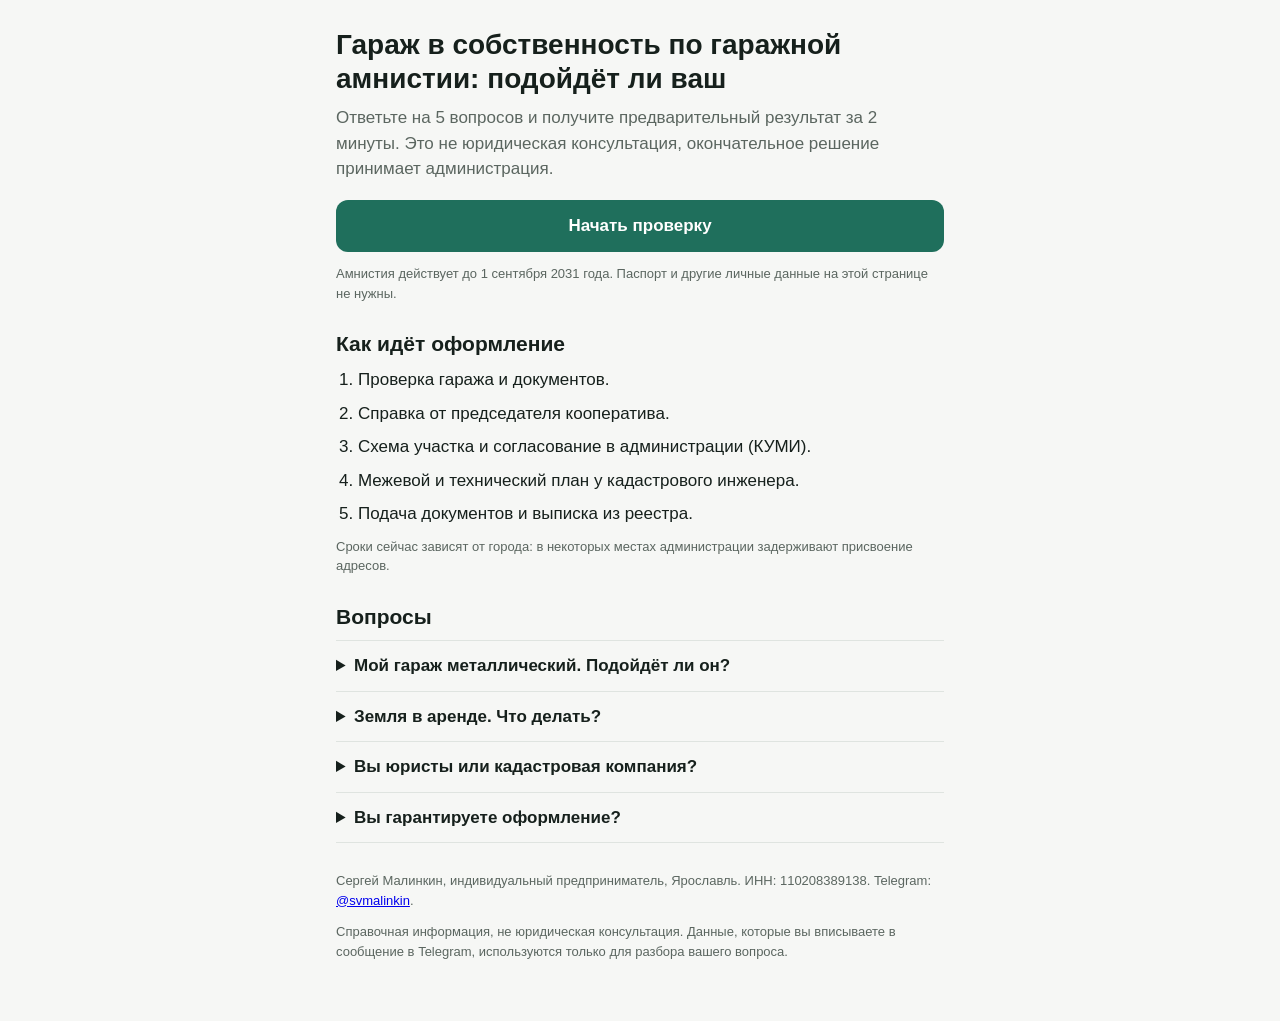
==== garazh/index.html @ 1371058d "Страница теста: гаражная амнистия Co-Authored-By: Claude Opus 5.5 (1M context) <noreply@anthropic.co" ====
<!doctype html>
<html lang="ru">
<head>
<meta charset="utf-8">
<meta name="viewport" content="width=device-width, initial-scale=1">
<meta name="robots" content="noindex">
<title>Гараж по амнистии: проверка за 2 минуты</title>
<meta name="description" content="Подходит ли ваш гараж под гаражную амнистию. Ответьте на 5 вопросов и получите предварительный результат.">
<style>
:root{--bg:#f6f7f5;--card:#fff;--ink:#16201c;--mute:#5b6660;--line:#dfe4e0;--acc:#1f6f5c;--acc-d:#18574a;--ok:#1f6f5c;--warn:#a8650a;--bad:#a3342b;--r:14px}
*{box-sizing:border-box}
html{-webkit-text-size-adjust:100%}
body{margin:0;background:var(--bg);color:var(--ink);font:17px/1.5 -apple-system,"Segoe UI",Roboto,Arial,sans-serif}
.wrap{max-width:640px;margin:0 auto;padding:20px 16px 48px}
h1{font-size:28px;line-height:1.2;margin:8px 0 10px}
h2{font-size:21px;line-height:1.25;margin:28px 0 10px}
p{margin:0 0 12px}
.sub{color:var(--mute);margin-bottom:18px}
.card{background:var(--card);border:1px solid var(--line);border-radius:var(--r);padding:18px}
.btn{display:block;width:100%;border:0;border-radius:12px;background:var(--acc);color:#fff;font-family:inherit;font-weight:600;font-size:17px;line-height:1.2;padding:16px;text-align:center;text-decoration:none;cursor:pointer}
.btn:hover{background:var(--acc-d)}
.btn:focus-visible,.opt:focus-within,input[type=text]:focus-visible{outline:3px solid #7fb8a8;outline-offset:2px}
.btn.ghost{background:#fff;color:var(--acc);border:2px solid var(--acc)}
.bar{height:6px;background:var(--line);border-radius:3px;overflow:hidden;margin-bottom:14px}
.bar i{display:block;height:100%;background:var(--acc);width:0;transition:width .25s}
.q{font-size:20px;font-weight:600;margin:0 0 14px}
.opt{display:flex;gap:12px;align-items:center;border:1.5px solid var(--line);border-radius:12px;padding:14px;margin:0 0 10px;cursor:pointer;background:#fff}
.opt input{width:20px;height:20px;accent-color:var(--acc);flex:none}
.opt:has(input:checked){border-color:var(--acc);background:#eef6f3}
input[type=text]{width:100%;font:inherit;border:1.5px solid var(--line);border-radius:12px;padding:14px}
.nav{display:flex;gap:10px;margin-top:6px}
.nav .btn{flex:1}
.hide{display:none!important}
.tag{display:inline-block;font-weight:700;border-radius:8px;padding:4px 10px;margin-bottom:10px;color:#fff}
.tag.ok{background:var(--ok)}.tag.warn{background:var(--warn)}.tag.bad{background:var(--bad)}
ul{margin:0 0 12px;padding-left:20px}li{margin:4px 0}
ol.steps{margin:0;padding-left:22px}ol.steps li{margin:8px 0}
.price{font-size:26px;font-weight:700}
.small{font-size:13px;color:var(--mute)}
details{border-top:1px solid var(--line);padding:12px 0}details:last-child{border-bottom:1px solid var(--line)}
summary{font-weight:600;cursor:pointer}
footer{margin-top:28px}
</style>
</head>
<body>
<div class="wrap">

<section id="intro">
  <h1>Гараж в собственность по гаражной амнистии: подойдёт ли ваш</h1>
  <p class="sub">Ответьте на 5 вопросов и получите предварительный результат за 2 минуты. Это не юридическая консультация, окончательное решение принимает администрация.</p>
  <button class="btn" id="start" type="button">Начать проверку</button>
  <p class="small" style="margin-top:12px">Амнистия действует до 1 сентября 2031 года. Паспорт и другие личные данные на этой странице не нужны.</p>
</section>

<section id="quiz" class="hide" aria-live="polite">
  <div class="bar"><i id="bar"></i></div>
  <div class="card">
    <p class="q" id="qtext"></p>
    <div id="qopts"></div>
    <div class="nav">
      <button class="btn ghost" id="back" type="button">Назад</button>
      <button class="btn" id="next" type="button">Далее</button>
    </div>
  </div>
</section>

<section id="result" class="hide" aria-live="polite">
  <div class="card">
    <span class="tag" id="rtag"></span>
    <h2 id="rtitle" style="margin-top:0"></h2>
    <ul id="rlist"></ul>
    <p class="small">Предварительная оценка по вашим ответам, не гарантия и не юридическая консультация.</p>
  </div>

  <div id="offer" class="card" style="margin-top:14px">
    <h2 style="margin-top:0">Персональный разбор вашего дела</h2>
    <p>Я лично смотрю ваши ответы и фото документов и за 2 рабочих дня присылаю:</p>
    <ul>
      <li>список шагов именно для вашего гаража и очерёдность;</li>
      <li>перечень документов: что у вас уже есть, чего не хватает и где это получить;</li>
      <li>шаблоны заявлений;</li>
      <li>подсказку, как выбрать кадастрового инженера и что у него спрашивать.</li>
    </ul>
    <p class="price">2 990 ₽</p>
    <p class="small">Оплата после того, как мы согласуем, что именно разбирать. Кадастровые работы оплачиваются отдельно инженеру, цену называет он после осмотра. Результат оформления зависит от администрации, я его не гарантирую.</p>
    <a class="btn" id="cta" href="#" target="_blank" rel="noopener">Написать в Telegram</a>
    <p class="small" style="margin:10px 0 0">Или позвоните: <a href="tel:+79657263030" id="tel">+7 965 726-30-30</a></p>
  </div>
  <p style="margin-top:14px"><button class="btn ghost" id="again" type="button">Пройти проверку заново</button></p>
</section>

<section id="kak">
  <h2>Как идёт оформление</h2>
  <ol class="steps">
    <li>Проверка гаража и документов.</li>
    <li>Справка от председателя кооператива.</li>
    <li>Схема участка и согласование в администрации (КУМИ).</li>
    <li>Межевой и технический план у кадастрового инженера.</li>
    <li>Подача документов и выписка из реестра.</li>
  </ol>
  <p class="small" style="margin-top:10px">Сроки сейчас зависят от города: в некоторых местах администрации задерживают присвоение адресов.</p>
</section>

<section id="voprosy">
  <h2>Вопросы</h2>
  <details><summary>Мой гараж металлический. Подойдёт ли он?</summary><p>Металлические боксы и «ракушки» под амнистию обычно не подходят: нужен капитальный гараж (кирпич, бетон, фундамент).</p></details>
  <details><summary>Земля в аренде. Что делать?</summary><p>Порядок зависит от того, кому принадлежит земля и как она оформлена. Это можно уточнить в разборе, прежде чем тратить деньги на кадастровые работы.</p></details>
  <details><summary>Вы юристы или кадастровая компания?</summary><p>Нет. Я объясняю шаги, проверяю документы и веду дело вместе с кадастровым инженером. Кадастровые работы выполняет инженер по отдельному договору.</p></details>
  <details><summary>Вы гарантируете оформление?</summary><p>Нет. Решение принимает администрация и Росреестр. Я помогаю не потерять время на неверные шаги.</p></details>
</section>

<footer class="small">
  <p>Сергей Малинкин, индивидуальный предприниматель, Ярославль. ИНН: <span id="inn">110208389138</span>. Telegram: <a href="https://t.me/svmalinkin">@svmalinkin</a>.</p>
  <p>Справочная информация, не юридическая консультация. Данные, которые вы вписываете в сообщение в Telegram, используются только для разбора вашего вопроса.</p>
</footer>

</div>

<script>
(function(){
  // Настройки: подставьте при публикации
  var TG = 'svmalinkin';              // Telegram без @
  var METRIKA_ID = 113599025;                 // номер счётчика Яндекс Метрики, 0 = не подключать
  var OFFER_TEXT = 'Здравствуйте! Прошёл(ла) проверку гаража на сайте. ';

  var Q = [
    {id:'material', t:'Из чего построен гараж?', o:[
      ['brick','Кирпич, бетонные блоки или монолит'],
      ['metal','Металл («ракушка», бокс)'],
      ['unk','Не знаю или смешанное']]},
    {id:'year', t:'Когда он построен?', o:[
      ['before','До 30 декабря 2004 года'],
      ['after','После 30 декабря 2004 года'],
      ['unk','Не знаю']]},
    {id:'land', t:'Чья земля под гаражом?', o:[
      ['coop_own','Кооператива, в собственности'],
      ['coop_rent','Кооператива, в аренде'],
      ['city','Муниципальная или государственная'],
      ['unk','Не знаю']]},
    {id:'docs', t:'Какие документы на гараж у вас есть?', o:[
      ['coop','Справка о членстве или паевом взносе'],
      ['old','Старый техпаспорт, решение о выделении земли, договоры на свет или воду'],
      ['none','Пока ничего нет']]},
    {id:'region', t:'В каком городе или регионе гараж?', text:true}
  ];

  var A = {}, i = 0;
  var $ = function(id){return document.getElementById(id)};
  var L = {material:{brick:'кирпич, блоки или монолит',metal:'металл',unk:'материал не знаю'},
           year:{before:'построен до 30.12.2004',after:'построен после 30.12.2004',unk:'год не знаю'},
           land:{coop_own:'земля кооператива в собственности',coop_rent:'земля кооператива в аренде',city:'земля муниципальная или государственная',unk:'чья земля не знаю'},
           docs:{coop:'есть справка кооператива',old:'есть старые документы',none:'документов пока нет'}};

  function goal(n){ try{ if(METRIKA_ID && window.ym) ym(METRIKA_ID,'reachGoal',n); }catch(e){} }

  function show(id){ ['intro','quiz','result'].forEach(function(s){ $(s).classList.toggle('hide', s!==id); }); window.scrollTo(0,0); }

  function render(){
    var q = Q[i];
    $('qtext').textContent = q.t;
    $('bar').style.width = (i/Q.length*100)+'%';
    var box = $('qopts'); box.innerHTML='';
    if(q.text){
      var inp = document.createElement('input');
      inp.type='text'; inp.id='region'; inp.placeholder='Например: Ярославль'; inp.autocomplete='off';
      inp.value = A.region||''; box.appendChild(inp);
    } else {
      q.o.forEach(function(o){
        var l = document.createElement('label'); l.className='opt';
        var r = document.createElement('input'); r.type='radio'; r.name='q'; r.value=o[0];
        if(A[q.id]===o[0]) r.checked=true;
        l.appendChild(r); l.appendChild(document.createTextNode(o[1])); box.appendChild(l);
      });
    }
    $('back').style.visibility = i? 'visible':'hidden';
    $('next').textContent = i===Q.length-1 ? 'Показать результат' : 'Далее';
  }

  function save(){
    var q = Q[i];
    if(q.text){ A.region = ($('region').value||'').trim(); return true; }
    var c = document.querySelector('input[name=q]:checked');
    if(!c){ return false; }
    A[q.id] = c.value; return true;
  }

  function verdict(){
    var ok=[], warn=[], bad=[];
    if(A.material==='brick') ok.push('Материал подходит: капитальный гараж.');
    else if(A.material==='metal') bad.push('Металлические боксы обычно не считаются капитальными, под амнистию они, скорее всего, не подходят.');
    else warn.push('Нужно уточнить материал: амнистия касается только капитальных гаражей.');

    if(A.year==='before') ok.push('Год постройки подходит: до 30 декабря 2004 года.');
    else if(A.year==='after') bad.push('Гараж построен после 30 декабря 2004 года, по условиям амнистии это, скорее всего, не подходит.');
    else warn.push('Нужно уточнить год постройки: он должен быть до 30 декабря 2004 года, подтвердить можно техпаспортом или другими документами.');

    if(A.land==='coop_own') ok.push('Земля у кооператива в собственности: это самый простой вариант.');
    else if(A.land==='coop_rent') warn.push('Земля в аренде: порядок отличается, это стоит уточнить до кадастровых работ.');
    else if(A.land==='city') warn.push('Земля муниципальная или государственная: порядок зависит от того, как она предоставлена.');
    else warn.push('Узнайте, чья земля под гаражом и на каком праве: от этого зависят шаги.');

    if(A.docs==='coop') ok.push('Есть справка кооператива: это хорошее подтверждение.');
    else if(A.docs==='old') ok.push('Есть старые документы: их можно использовать как подтверждение, но нужно проверить, каких не хватает.');
    else warn.push('Пока нет документов: нужно понять, чем подтвердить, что гараж ваш и стоит давно (справка кооператива, техпаспорт, квитанции).');

    var level = bad.length ? 'bad' : (warn.length ? 'warn' : 'ok');
    return {level:level, ok:ok, warn:warn, bad:bad};
  }

  function showResult(){
    var v = verdict();
    var tag = $('rtag'), title = $('rtitle');
    tag.className = 'tag '+v.level;
    tag.textContent = {ok:'Предварительно подходит', warn:'Нужно уточнить', bad:'Скорее всего не подходит'}[v.level];
    title.textContent = {ok:'Ваш гараж похож на подходящий под амнистию',
                         warn:'Подходит ли гараж, пока непонятно: есть вопросы',
                         bad:'По вашим ответам гараж, скорее всего, не подходит'}[v.level];
    var ul = $('rlist'); ul.innerHTML='';
    v.bad.concat(v.warn, v.ok).forEach(function(t){ var li=document.createElement('li'); li.textContent=t; ul.appendChild(li); });
    var summary = [L.material[A.material], L.year[A.year], L.land[A.land], L.docs[A.docs]].join('; ');
    var msg = OFFER_TEXT + 'Результат: ' + tag.textContent + '. Ответы: ' + summary + '. Регион: ' + (A.region||'не указан') + '.';
    $('cta').href = 'https://t.me/'+TG+'?text='+encodeURIComponent(msg);
    $('offer').classList.toggle('hide', v.level==='bad');
    show('result');
    goal('quiz_done_'+v.level);
  }

  $('start').onclick = function(){ i=0; A={}; render(); show('quiz'); goal('quiz_start'); };
  $('next').onclick = function(){ if(!save()){ alert('Выберите вариант ответа'); return; } if(i<Q.length-1){ i++; render(); } else { showResult(); } };
  $('back').onclick = function(){ if(i>0){ i--; render(); } };
  $('again').onclick = function(){ show('intro'); };
  $('cta').addEventListener('click', function(){ goal('cta_telegram'); });
  $('tel').addEventListener('click', function(){ goal('cta_phone'); });

  if(METRIKA_ID){
    (function(m,e,t,r,i,k,a){m[i]=m[i]||function(){(m[i].a=m[i].a||[]).push(arguments)};m[i].l=1*new Date();k=e.createElement(t),a=e.getElementsByTagName(t)[0],k.async=1,k.src=r,a.parentNode.insertBefore(k,a)})(window,document,'script','https://mc.yandex.ru/metrika/tag.js?id='+METRIKA_ID,'ym');
    ym(METRIKA_ID,'init',{ssr:true,webvisor:true,clickmap:true,trackLinks:true,accurateTrackBounce:true,referrer:document.referrer,url:location.href});
  }
})();
</script>
</body>
</html>
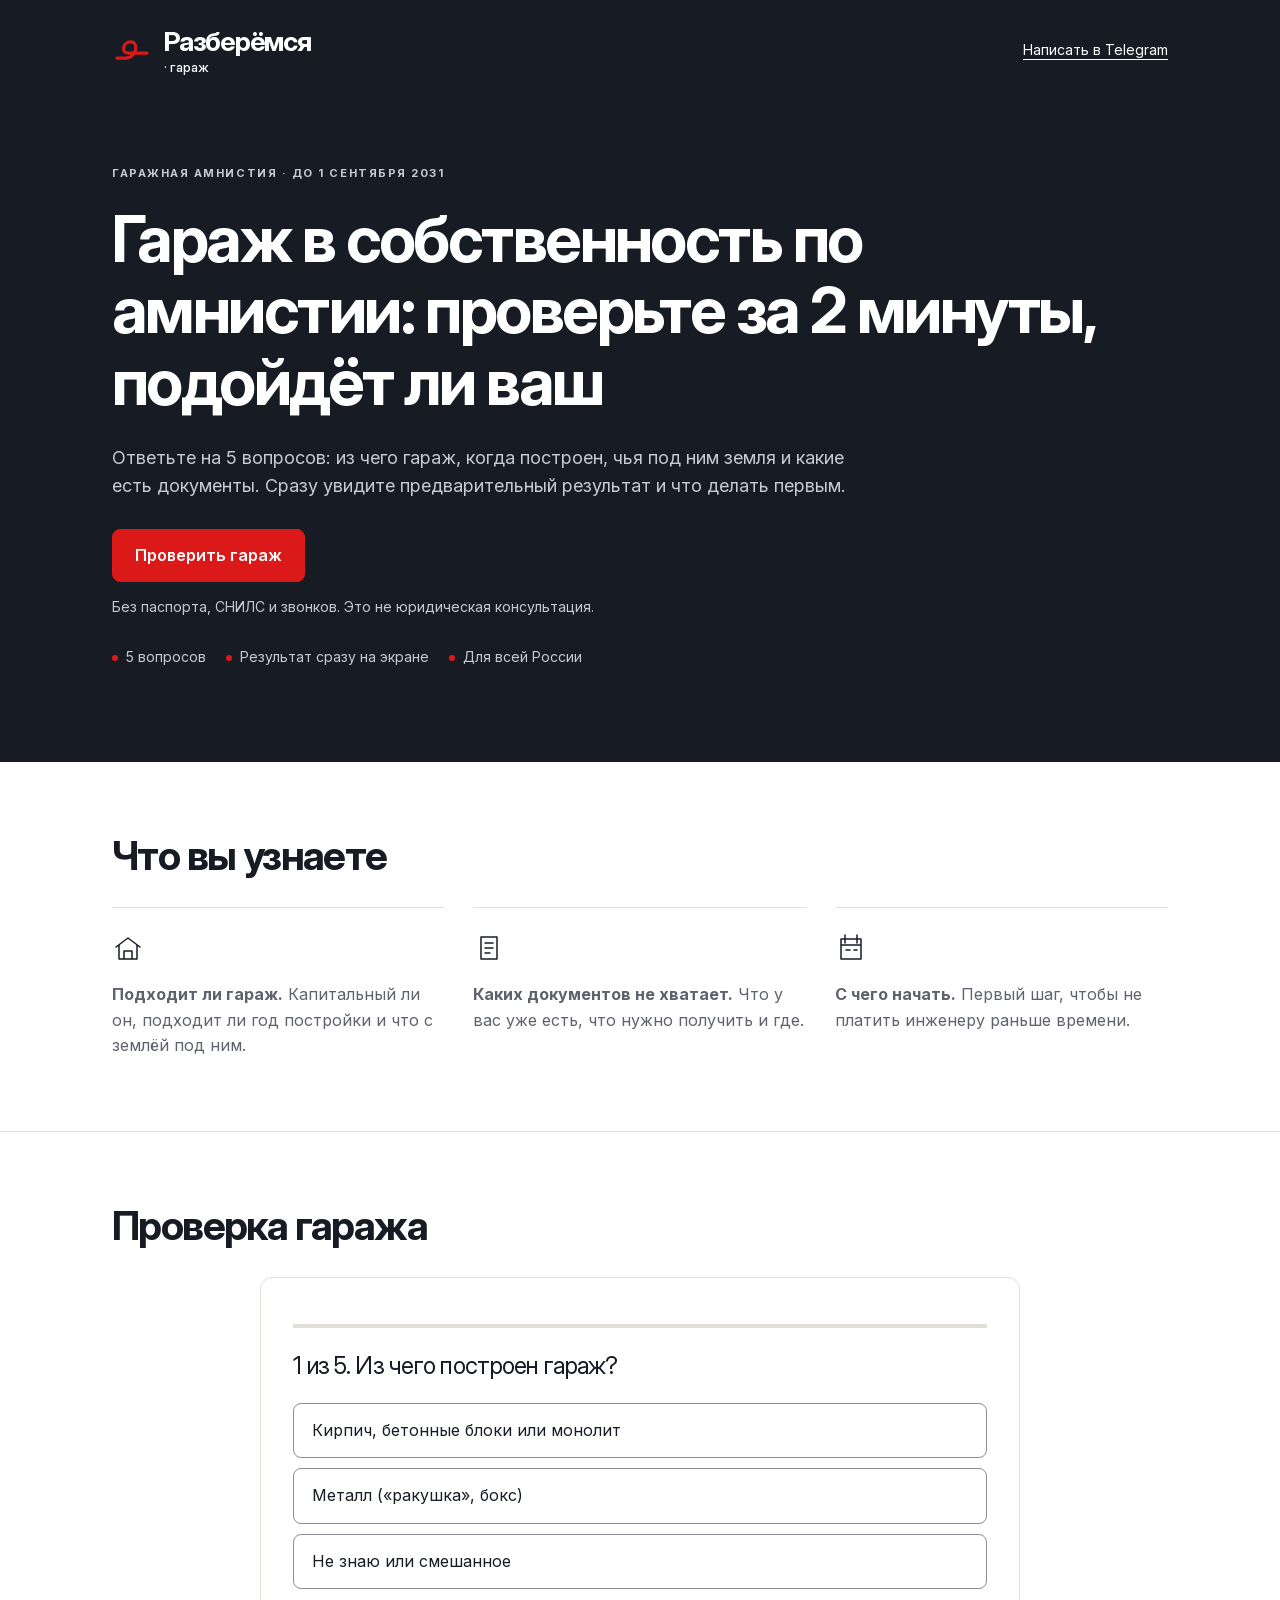
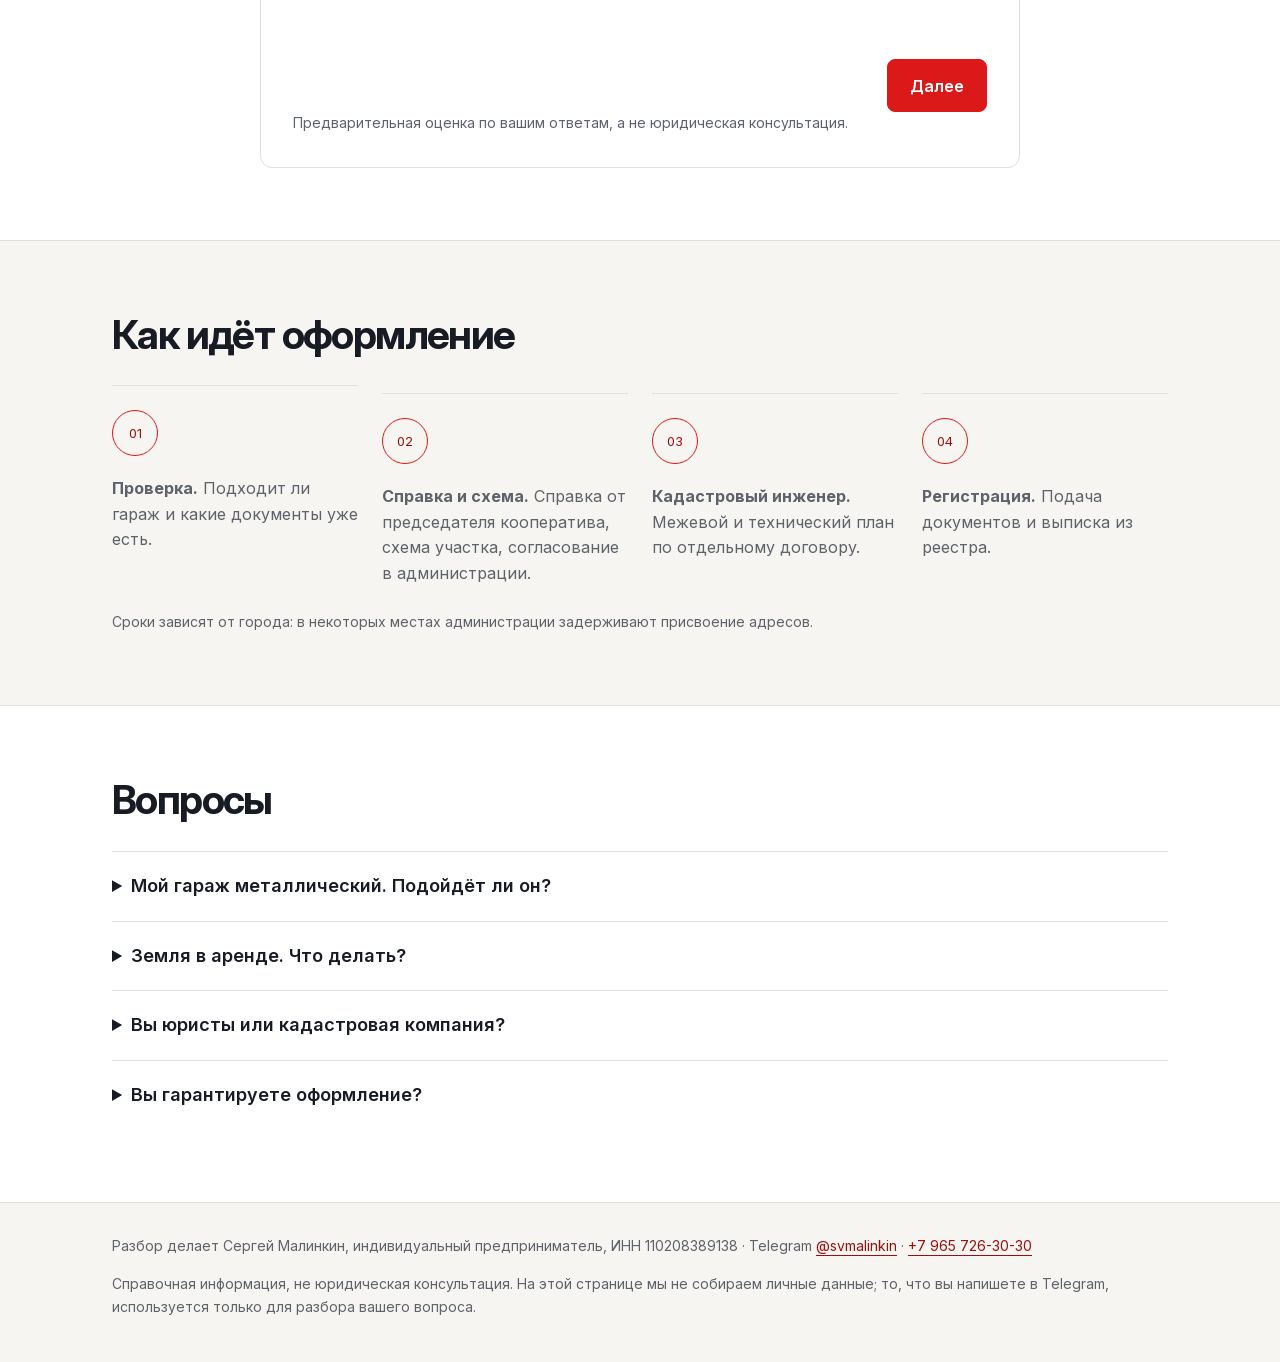
==== commit aafc1ce2: "Гараж: страница в стиле «Разберёмся» Co-Authored-By: Claude Opus 5.5 (1M context) <noreply@anthropic" ====
--- a/garazh/index.html
+++ b/garazh/index.html
@@ -1,126 +1,135 @@
 <!doctype html>
-<html lang="ru">
+<html lang="ru" data-theme="garazh">
 <head>
 <meta charset="utf-8">
-<meta name="viewport" content="width=device-width, initial-scale=1">
+<meta name="viewport" content="width=device-width,initial-scale=1">
 <meta name="robots" content="noindex">
-<title>Гараж по амнистии: проверка за 2 минуты</title>
-<meta name="description" content="Подходит ли ваш гараж под гаражную амнистию. Ответьте на 5 вопросов и получите предварительный результат.">
+<title>Разберёмся · гараж: подойдёт ли ваш гараж под амнистию</title>
+<meta name="description" content="Подходит ли ваш гараж под гаражную амнистию. Ответьте на 5 вопросов и получите предварительный результат за 2 минуты.">
+<link rel="icon" href="favicon.svg" type="image/svg+xml">
+<link rel="apple-touch-icon" href="favicon-180.png">
+<link rel="stylesheet" href="tokens.css">
+<link rel="stylesheet" href="components.css">
 <style>
-:root{--bg:#f6f7f5;--card:#fff;--ink:#16201c;--mute:#5b6660;--line:#dfe4e0;--acc:#1f6f5c;--acc-d:#18574a;--ok:#1f6f5c;--warn:#a8650a;--bad:#a3342b;--r:14px}
-*{box-sizing:border-box}
-html{-webkit-text-size-adjust:100%}
-body{margin:0;background:var(--bg);color:var(--ink);font:17px/1.5 -apple-system,"Segoe UI",Roboto,Arial,sans-serif}
-.wrap{max-width:640px;margin:0 auto;padding:20px 16px 48px}
-h1{font-size:28px;line-height:1.2;margin:8px 0 10px}
-h2{font-size:21px;line-height:1.25;margin:28px 0 10px}
-p{margin:0 0 12px}
-.sub{color:var(--mute);margin-bottom:18px}
-.card{background:var(--card);border:1px solid var(--line);border-radius:var(--r);padding:18px}
-.btn{display:block;width:100%;border:0;border-radius:12px;background:var(--acc);color:#fff;font-family:inherit;font-weight:600;font-size:17px;line-height:1.2;padding:16px;text-align:center;text-decoration:none;cursor:pointer}
-.btn:hover{background:var(--acc-d)}
-.btn:focus-visible,.opt:focus-within,input[type=text]:focus-visible{outline:3px solid #7fb8a8;outline-offset:2px}
-.btn.ghost{background:#fff;color:var(--acc);border:2px solid var(--acc)}
-.bar{height:6px;background:var(--line);border-radius:3px;overflow:hidden;margin-bottom:14px}
-.bar i{display:block;height:100%;background:var(--acc);width:0;transition:width .25s}
-.q{font-size:20px;font-weight:600;margin:0 0 14px}
-.opt{display:flex;gap:12px;align-items:center;border:1.5px solid var(--line);border-radius:12px;padding:14px;margin:0 0 10px;cursor:pointer;background:#fff}
-.opt input{width:20px;height:20px;accent-color:var(--acc);flex:none}
-.opt:has(input:checked){border-color:var(--acc);background:#eef6f3}
-input[type=text]{width:100%;font:inherit;border:1.5px solid var(--line);border-radius:12px;padding:14px}
-.nav{display:flex;gap:10px;margin-top:6px}
-.nav .btn{flex:1}
-.hide{display:none!important}
-.tag{display:inline-block;font-weight:700;border-radius:8px;padding:4px 10px;margin-bottom:10px;color:#fff}
-.tag.ok{background:var(--ok)}.tag.warn{background:var(--warn)}.tag.bad{background:var(--bad)}
-ul{margin:0 0 12px;padding-left:20px}li{margin:4px 0}
-ol.steps{margin:0;padding-left:22px}ol.steps li{margin:8px 0}
-.price{font-size:26px;font-weight:700}
-.small{font-size:13px;color:var(--mute)}
-details{border-top:1px solid var(--line);padding:12px 0}details:last-child{border-bottom:1px solid var(--line)}
-summary{font-weight:600;cursor:pointer}
-footer{margin-top:28px}
+.hero .actions{display:flex;flex-wrap:wrap;gap:12px;align-items:center}
+.facts{display:flex;flex-wrap:wrap;gap:8px 20px;margin-top:28px;padding:0;list-style:none;font-size:14px;color:var(--on-dark-muted)}
+.facts li{margin:0}
+.facts li:before{content:"";display:inline-block;width:6px;height:6px;border-radius:50%;background:var(--accent);margin-right:8px;vertical-align:middle}
+.quiz .qtitle{font-family:var(--font-display);font-size:var(--h3);line-height:1.2;letter-spacing:-.03em;margin:24px 0 0}
+.result ul{margin:12px 0 0}
+.result .symbol{font-weight:700;font-size:13px;letter-spacing:.12em;text-transform:uppercase;color:var(--accent-dark)}
+.offer{margin-top:16px}
+.offer .amount{margin:8px 0 20px}
+.offer .contacts{display:flex;flex-wrap:wrap;gap:12px;align-items:center}
+.who{display:grid;grid-template-columns:repeat(2,minmax(0,1fr));gap:28px}
+@media(max-width:760px){.who{grid-template-columns:1fr}.hero .actions .button{width:100%}}
 </style>
 </head>
 <body>
-<div class="wrap">
-
-<section id="intro">
-  <h1>Гараж в собственность по гаражной амнистии: подойдёт ли ваш</h1>
-  <p class="sub">Ответьте на 5 вопросов и получите предварительный результат за 2 минуты. Это не юридическая консультация, окончательное решение принимает администрация.</p>
-  <button class="btn" id="start" type="button">Начать проверку</button>
-  <p class="small" style="margin-top:12px">Амнистия действует до 1 сентября 2031 года. Паспорт и другие личные данные на этой странице не нужны.</p>
-</section>
-
-<section id="quiz" class="hide" aria-live="polite">
-  <div class="bar"><i id="bar"></i></div>
-  <div class="card">
-    <p class="q" id="qtext"></p>
-    <div id="qopts"></div>
-    <div class="nav">
-      <button class="btn ghost" id="back" type="button">Назад</button>
-      <button class="btn" id="next" type="button">Далее</button>
+<a class="skip" href="#main">К содержанию</a>
+<header class="dark">
+  <div class="wrap brandbar">
+    <div class="logo"><svg class="mark" viewBox="0 0 64 64" aria-hidden="true"><path d="M8 45h14c17 0 22-26 8-26-13 0-16 18-4 18h30" fill="none" stroke="currentColor" stroke-width="5" stroke-linecap="round" stroke-linejoin="round"/></svg><div class="wordmark">Разберёмся<span class="theme-label">· гараж</span></div></div>
+    <a href="https://t.me/svmalinkin" class="tg-top">Написать в Telegram</a>
+  </div>
+</header>
+
+<main id="main">
+<section class="hero dark" id="intro">
+  <div class="wrap">
+    <div class="eyebrow">Гаражная амнистия · до 1 сентября 2031</div>
+    <h1>Гараж в собственность по амнистии: проверьте за 2 минуты, подойдёт ли ваш</h1>
+    <p>Ответьте на 5 вопросов: из чего гараж, когда построен, чья под ним земля и какие есть документы. Сразу увидите предварительный результат и что делать первым.</p>
+    <div class="actions"><a class="button" href="#quiz" id="start">Проверить гараж</a></div>
+    <p class="note">Без паспорта, СНИЛС и звонков. Это не юридическая консультация.</p>
+    <ul class="facts"><li>5 вопросов</li><li>Результат сразу на экране</li><li>Для всей России</li></ul>
+  </div>
+</section>
+
+<section class="section white">
+  <div class="wrap">
+    <h2>Что вы узнаете</h2>
+    <div class="grid">
+      <article class="item"><svg class="icon" viewBox="0 0 32 32" aria-hidden="true"><g fill="none" stroke="currentColor" stroke-width="1.5" stroke-linecap="round" stroke-linejoin="round"><path d="M4 15 16 6l12 9M7 13v14h18V13M12 27v-8h8v8"/></g></svg><p><strong>Подходит ли гараж.</strong> Капитальный ли он, подходит ли год постройки и что с землёй под ним.</p></article>
+      <article class="item"><svg class="icon" viewBox="0 0 32 32" aria-hidden="true"><g fill="none" stroke="currentColor" stroke-width="1.5" stroke-linecap="round" stroke-linejoin="round"><path d="M8 5h16v22H8zM12 11h8M12 16h8M12 21h5"/></g></svg><p><strong>Каких документов не хватает.</strong> Что у вас уже есть, что нужно получить и где.</p></article>
+      <article class="item"><svg class="icon" viewBox="0 0 32 32" aria-hidden="true"><g fill="none" stroke="currentColor" stroke-width="1.5" stroke-linecap="round" stroke-linejoin="round"><path d="M6 7h20v20H6zM10 3v8M22 3v8M6 13h20M11 18h4M19 18h3"/></g></svg><p><strong>С чего начать.</strong> Первый шаг, чтобы не платить инженеру раньше времени.</p></article>
     </div>
   </div>
 </section>
 
-<section id="result" class="hide" aria-live="polite">
-  <div class="card">
-    <span class="tag" id="rtag"></span>
-    <h2 id="rtitle" style="margin-top:0"></h2>
-    <ul id="rlist"></ul>
-    <p class="small">Предварительная оценка по вашим ответам, не гарантия и не юридическая консультация.</p>
-  </div>
-
-  <div id="offer" class="card" style="margin-top:14px">
-    <h2 style="margin-top:0">Персональный разбор вашего дела</h2>
-    <p>Я лично смотрю ваши ответы и фото документов и за 2 рабочих дня присылаю:</p>
-    <ul>
-      <li>список шагов именно для вашего гаража и очерёдность;</li>
-      <li>перечень документов: что у вас уже есть, чего не хватает и где это получить;</li>
-      <li>шаблоны заявлений;</li>
-      <li>подсказку, как выбрать кадастрового инженера и что у него спрашивать.</li>
-    </ul>
-    <p class="price">2 990 ₽</p>
-    <p class="small">Оплата после того, как мы согласуем, что именно разбирать. Кадастровые работы оплачиваются отдельно инженеру, цену называет он после осмотра. Результат оформления зависит от администрации, я его не гарантирую.</p>
-    <a class="btn" id="cta" href="#" target="_blank" rel="noopener">Написать в Telegram</a>
-    <p class="small" style="margin:10px 0 0">Или позвоните: <a href="tel:+79657263030" id="tel">+7 965 726-30-30</a></p>
-  </div>
-  <p style="margin-top:14px"><button class="btn ghost" id="again" type="button">Пройти проверку заново</button></p>
-</section>
-
-<section id="kak">
-  <h2>Как идёт оформление</h2>
-  <ol class="steps">
-    <li>Проверка гаража и документов.</li>
-    <li>Справка от председателя кооператива.</li>
-    <li>Схема участка и согласование в администрации (КУМИ).</li>
-    <li>Межевой и технический план у кадастрового инженера.</li>
-    <li>Подача документов и выписка из реестра.</li>
-  </ol>
-  <p class="small" style="margin-top:10px">Сроки сейчас зависят от города: в некоторых местах администрации задерживают присвоение адресов.</p>
-</section>
-
-<section id="voprosy">
-  <h2>Вопросы</h2>
-  <details><summary>Мой гараж металлический. Подойдёт ли он?</summary><p>Металлические боксы и «ракушки» под амнистию обычно не подходят: нужен капитальный гараж (кирпич, бетон, фундамент).</p></details>
-  <details><summary>Земля в аренде. Что делать?</summary><p>Порядок зависит от того, кому принадлежит земля и как она оформлена. Это можно уточнить в разборе, прежде чем тратить деньги на кадастровые работы.</p></details>
-  <details><summary>Вы юристы или кадастровая компания?</summary><p>Нет. Я объясняю шаги, проверяю документы и веду дело вместе с кадастровым инженером. Кадастровые работы выполняет инженер по отдельному договору.</p></details>
-  <details><summary>Вы гарантируете оформление?</summary><p>Нет. Решение принимает администрация и Росреестр. Я помогаю не потерять время на неверные шаги.</p></details>
-</section>
-
-<footer class="small">
-  <p>Сергей Малинкин, индивидуальный предприниматель, Ярославль. ИНН: <span id="inn">110208389138</span>. Telegram: <a href="https://t.me/svmalinkin">@svmalinkin</a>.</p>
-  <p>Справочная информация, не юридическая консультация. Данные, которые вы вписываете в сообщение в Telegram, используются только для разбора вашего вопроса.</p>
+<section class="section white" id="quiz">
+  <div class="wrap">
+    <h2>Проверка гаража</h2>
+    <div class="quiz" id="quizbox">
+      <div class="progress" aria-hidden="true"><span id="bar" style="width:0"></span></div>
+      <p class="qtitle" id="qtext"></p>
+      <div class="answers" id="qopts"></div>
+      <p class="quizerror" id="qerr" aria-live="polite"></p>
+      <div class="quiznav"><button type="button" class="plain" id="back">← Назад</button><button type="button" class="button" id="next">Далее</button></div>
+      <p class="note">Предварительная оценка по вашим ответам, а не юридическая консультация.</p>
+    </div>
+
+    <div id="result" hidden>
+      <div class="result" id="rbox">
+        <span class="symbol" id="rtag"></span>
+        <h3 id="rtitle"></h3>
+        <ul id="rlist"></ul>
+        <p class="note">Окончательное решение принимает администрация и Росреестр.</p>
+      </div>
+      <div class="price recommended offer" id="offer">
+        <div class="tag">Следующий шаг</div>
+        <h3>Персональный разбор вашего гаража</h3>
+        <p>Смотрю ваши ответы и фото документов и за 2 рабочих дня присылаю:</p>
+        <ul>
+          <li>шаги именно для вашего гаража и их порядок;</li>
+          <li>какие документы уже есть, каких не хватает и где их получить;</li>
+          <li>шаблоны заявлений;</li>
+          <li>как выбрать кадастрового инженера и что у него спросить.</li>
+        </ul>
+        <p class="amount">2 990 ₽</p>
+        <div class="contacts"><a class="button" id="cta" href="https://t.me/svmalinkin" target="_blank" rel="noopener">Получить разбор в Telegram</a><a class="button secondary" id="tel" href="tel:+79657263030">+7 965 726-30-30</a></div>
+        <p class="note" style="margin-top:16px">Оплата после того, как договоримся, что разбираем. Кадастровые работы оплачиваются инженеру отдельно, цену он называет после осмотра. Результат оформления зависит от администрации, его я не гарантирую.</p>
+      </div>
+      <p style="margin-top:16px"><button type="button" class="plain" id="again">Пройти проверку заново</button></p>
+    </div>
+  </div>
+</section>
+
+<section class="section" id="kak">
+  <div class="wrap">
+    <h2>Как идёт оформление</h2>
+    <ol class="steps">
+      <li><p><strong>Проверка.</strong> Подходит ли гараж и какие документы уже есть.</p></li>
+      <li><p><strong>Справка и схема.</strong> Справка от председателя кооператива, схема участка, согласование в администрации.</p></li>
+      <li><p><strong>Кадастровый инженер.</strong> Межевой и технический план по отдельному договору.</p></li>
+      <li><p><strong>Регистрация.</strong> Подача документов и выписка из реестра.</p></li>
+    </ol>
+    <p class="note" style="margin-top:24px">Сроки зависят от города: в некоторых местах администрации задерживают присвоение адресов.</p>
+  </div>
+</section>
+
+<section class="section white" id="voprosy">
+  <div class="wrap">
+    <h2>Вопросы</h2>
+    <details><summary>Мой гараж металлический. Подойдёт ли он?</summary><p>Металлические боксы и «ракушки» под амнистию обычно не подходят: нужен капитальный гараж (кирпич, бетон, фундамент).</p></details>
+    <details><summary>Земля в аренде. Что делать?</summary><p>Порядок зависит от того, кому принадлежит земля и как она оформлена. Это стоит уточнить в разборе, прежде чем платить за кадастровые работы.</p></details>
+    <details><summary>Вы юристы или кадастровая компания?</summary><p>Нет. Я объясняю шаги, проверяю документы и помогаю найти кадастрового инженера. Кадастровые работы выполняет инженер по отдельному договору.</p></details>
+    <details><summary>Вы гарантируете оформление?</summary><p>Нет. Решение принимает администрация и Росреестр. Разбор помогает не потерять время и деньги на неверные шаги.</p></details>
+  </div>
+</section>
+</main>
+
+<footer class="footer">
+  <div class="wrap">
+    <p>Разбор делает Сергей Малинкин, индивидуальный предприниматель, ИНН 110208389138 · Telegram <a href="https://t.me/svmalinkin">@svmalinkin</a> · <a href="tel:+79657263030">+7 965 726-30-30</a></p>
+    <p>Справочная информация, не юридическая консультация. На этой странице мы не собираем личные данные; то, что вы напишете в Telegram, используется только для разбора вашего вопроса.</p>
+  </div>
 </footer>
-
-</div>
 
 <script>
 (function(){
-  // Настройки: подставьте при публикации
-  var TG = 'svmalinkin';              // Telegram без @
-  var METRIKA_ID = 113599025;                 // номер счётчика Яндекс Метрики, 0 = не подключать
+  var TG = 'svmalinkin';
+  var METRIKA_ID = 113599025;
   var OFFER_TEXT = 'Здравствуйте! Прошёл(ла) проверку гаража на сайте. ';
 
   var Q = [
@@ -144,7 +153,7 @@
     {id:'region', t:'В каком городе или регионе гараж?', text:true}
   ];
 
-  var A = {}, i = 0;
+  var A = {}, i = 0, started = false;
   var $ = function(id){return document.getElementById(id)};
   var L = {material:{brick:'кирпич, блоки или монолит',metal:'металл',unk:'материал не знаю'},
            year:{before:'построен до 30.12.2004',after:'построен после 30.12.2004',unk:'год не знаю'},
@@ -152,36 +161,44 @@
            docs:{coop:'есть справка кооператива',old:'есть старые документы',none:'документов пока нет'}};
 
   function goal(n){ try{ if(METRIKA_ID && window.ym) ym(METRIKA_ID,'reachGoal',n); }catch(e){} }
-
-  function show(id){ ['intro','quiz','result'].forEach(function(s){ $(s).classList.toggle('hide', s!==id); }); window.scrollTo(0,0); }
+  function begin(){ if(!started){ started = true; goal('quiz_start'); } }
 
   function render(){
     var q = Q[i];
-    $('qtext').textContent = q.t;
+    $('qerr').textContent = '';
+    $('qtext').textContent = (i+1) + ' из ' + Q.length + '. ' + q.t;
     $('bar').style.width = (i/Q.length*100)+'%';
-    var box = $('qopts'); box.innerHTML='';
+    var box = $('qopts'); box.innerHTML = '';
     if(q.text){
+      var lab = document.createElement('label'); lab.className = 'field';
+      lab.appendChild(document.createTextNode('Город или регион'));
       var inp = document.createElement('input');
-      inp.type='text'; inp.id='region'; inp.placeholder='Например: Ярославль'; inp.autocomplete='off';
-      inp.value = A.region||''; box.appendChild(inp);
+      inp.type = 'text'; inp.id = 'region'; inp.placeholder = 'Например: Ярославль'; inp.autocomplete = 'off';
+      inp.value = A.region || ''; lab.appendChild(inp); box.appendChild(lab);
     } else {
       q.o.forEach(function(o){
-        var l = document.createElement('label'); l.className='opt';
-        var r = document.createElement('input'); r.type='radio'; r.name='q'; r.value=o[0];
-        if(A[q.id]===o[0]) r.checked=true;
-        l.appendChild(r); l.appendChild(document.createTextNode(o[1])); box.appendChild(l);
+        var b = document.createElement('button');
+        b.type = 'button'; b.className = 'answer'; b.textContent = o[1];
+        b.setAttribute('aria-pressed', A[q.id]===o[0] ? 'true' : 'false');
+        b.onclick = function(){
+          begin(); A[q.id] = o[0];
+          Array.prototype.forEach.call(box.children, function(c){ c.setAttribute('aria-pressed','false'); });
+          b.setAttribute('aria-pressed','true');
+          setTimeout(next, 180);
+        };
+        box.appendChild(b);
       });
     }
-    $('back').style.visibility = i? 'visible':'hidden';
+    $('back').style.visibility = i ? 'visible' : 'hidden';
     $('next').textContent = i===Q.length-1 ? 'Показать результат' : 'Далее';
   }
 
-  function save(){
+  function next(){
     var q = Q[i];
-    if(q.text){ A.region = ($('region').value||'').trim(); return true; }
-    var c = document.querySelector('input[name=q]:checked');
-    if(!c){ return false; }
-    A[q.id] = c.value; return true;
+    if(q.text){ A.region = ($('region').value||'').trim(); }
+    else if(!A[q.id]){ $('qerr').textContent = 'Выберите вариант ответа'; return; }
+    begin();
+    if(i < Q.length-1){ i++; render(); } else { showResult(); }
   }
 
   function verdict(){
@@ -203,34 +220,35 @@
     else if(A.docs==='old') ok.push('Есть старые документы: их можно использовать как подтверждение, но нужно проверить, каких не хватает.');
     else warn.push('Пока нет документов: нужно понять, чем подтвердить, что гараж ваш и стоит давно (справка кооператива, техпаспорт, квитанции).');
 
-    var level = bad.length ? 'bad' : (warn.length ? 'warn' : 'ok');
-    return {level:level, ok:ok, warn:warn, bad:bad};
+    return {level: bad.length ? 'bad' : (warn.length ? 'warn' : 'ok'), ok:ok, warn:warn, bad:bad};
   }
 
   function showResult(){
     var v = verdict();
-    var tag = $('rtag'), title = $('rtitle');
-    tag.className = 'tag '+v.level;
-    tag.textContent = {ok:'Предварительно подходит', warn:'Нужно уточнить', bad:'Скорее всего не подходит'}[v.level];
-    title.textContent = {ok:'Ваш гараж похож на подходящий под амнистию',
-                         warn:'Подходит ли гараж, пока непонятно: есть вопросы',
-                         bad:'По вашим ответам гараж, скорее всего, не подходит'}[v.level];
-    var ul = $('rlist'); ul.innerHTML='';
-    v.bad.concat(v.warn, v.ok).forEach(function(t){ var li=document.createElement('li'); li.textContent=t; ul.appendChild(li); });
+    var tag = {ok:'Предварительно подходит', warn:'Нужно уточнить', bad:'Скорее всего не подходит'}[v.level];
+    $('rtag').textContent = tag;
+    $('rtitle').textContent = {ok:'Ваш гараж похож на подходящий под амнистию',
+                               warn:'Подходит ли гараж, пока непонятно: есть вопросы',
+                               bad:'По вашим ответам гараж, скорее всего, не подходит'}[v.level];
+    $('rbox').className = 'result' + (v.level==='warn' ? ' step' : (v.level==='bad' ? ' other' : ''));
+    var ul = $('rlist'); ul.innerHTML = '';
+    v.bad.concat(v.warn, v.ok).forEach(function(t){ var li = document.createElement('li'); li.textContent = t; ul.appendChild(li); });
     var summary = [L.material[A.material], L.year[A.year], L.land[A.land], L.docs[A.docs]].join('; ');
-    var msg = OFFER_TEXT + 'Результат: ' + tag.textContent + '. Ответы: ' + summary + '. Регион: ' + (A.region||'не указан') + '.';
+    var msg = OFFER_TEXT + 'Результат: ' + tag + '. Ответы: ' + summary + '. Регион: ' + (A.region||'не указан') + '.';
     $('cta').href = 'https://t.me/'+TG+'?text='+encodeURIComponent(msg);
-    $('offer').classList.toggle('hide', v.level==='bad');
-    show('result');
+    $('offer').hidden = v.level==='bad';
+    $('quizbox').hidden = true; $('result').hidden = false;
+    $('quiz').scrollIntoView({behavior:'smooth'});
     goal('quiz_done_'+v.level);
   }
 
-  $('start').onclick = function(){ i=0; A={}; render(); show('quiz'); goal('quiz_start'); };
-  $('next').onclick = function(){ if(!save()){ alert('Выберите вариант ответа'); return; } if(i<Q.length-1){ i++; render(); } else { showResult(); } };
+  $('next').onclick = next;
   $('back').onclick = function(){ if(i>0){ i--; render(); } };
-  $('again').onclick = function(){ show('intro'); };
+  $('again').onclick = function(){ i=0; A={}; render(); $('result').hidden = true; $('quizbox').hidden = false; };
   $('cta').addEventListener('click', function(){ goal('cta_telegram'); });
-  $('tel').addEventListener('click', function(){ goal('cta_phone'); });
+  Array.prototype.forEach.call(document.querySelectorAll('a[href^="tel:"]'), function(a){ a.addEventListener('click', function(){ goal('cta_phone'); }); });
+  Array.prototype.forEach.call(document.querySelectorAll('a[href^="https://t.me/"]:not(#cta)'), function(a){ a.addEventListener('click', function(){ goal('cta_telegram'); }); });
+  render();
 
   if(METRIKA_ID){
     (function(m,e,t,r,i,k,a){m[i]=m[i]||function(){(m[i].a=m[i].a||[]).push(arguments)};m[i].l=1*new Date();k=e.createElement(t),a=e.getElementsByTagName(t)[0],k.async=1,k.src=r,a.parentNode.insertBefore(k,a)})(window,document,'script','https://mc.yandex.ru/metrika/tag.js?id='+METRIKA_ID,'ym');
@@ -238,5 +256,6 @@
   }
 })();
 </script>
+<noscript><div><img src="https://mc.yandex.ru/watch/113599025" style="position:absolute;left:-9999px" alt=""></div></noscript>
 </body>
 </html>
--- a/garazh/tokens.css
+++ b/garazh/tokens.css
@@ -0,0 +1,4 @@
+/* C + логотип 2 · утверждено 10.10.2026 */
+:root{--graphite:#171B24;--graphite-deep:#0E1117;--bg:#F7F5F1;--surface:#FFFFFF;--border:#E2DFD9;--muted:#5E626B;--on-dark-muted:#C7CAD2;--accent:#DA1918;--accent-dark:#9D0F0E;--accent-soft:#FBE8E7;--accent-on-dark:#FFFFFF;--error:#B42318;--info-soft:#EEF0F5;--result-fit:#EDF1F5;--result-step:#F4F0E8;--result-other:#EEEDF3;--radius:12px;--content:1120px;--space:8px;--font-body:Inter,Arial,sans-serif;--font-display:"Inter Display",Inter,Arial,sans-serif;--h1:clamp(34px,5.7vw,64px);--h2:clamp(28px,4vw,40px);--h3:clamp(20px,2.5vw,24px);--body:clamp(16px,1.5vw,18px);--small:14px}
+[data-theme="dolgi"]{--accent:#DA1918;--accent-dark:#9D0F0E;--accent-soft:#FBE8E7;--accent-on-dark:#FFFFFF}
+[data-theme="nasledstvo"]{--accent:#DA1918;--accent-dark:#9D0F0E;--accent-soft:#FBE8E7;--accent-on-dark:#FFFFFF}
--- a/garazh/components.css
+++ b/garazh/components.css
@@ -0,0 +1 @@
+@font-face{font-family:Inter;src:url(fonts/Inter.woff2) format("woff2");font-weight:100 900;font-display:swap}@font-face{font-family:"Inter Display";src:url(fonts/InterDisplay.woff2) format("woff2");font-weight:100 900;font-display:swap}*{box-sizing:border-box}html{scroll-behavior:smooth}body{margin:0;background:var(--bg);color:var(--graphite);font-family:var(--font-body);font-size:var(--body);line-height:1.6}h1,h2,h3,p{margin:0}h1,h2,h3{font-family:var(--font-display);line-height:1.12;letter-spacing:-.04em}h1{font-size:var(--h1);font-weight:700;max-width:1000px}h2{font-size:var(--h2);margin-bottom:28px}h3{font-size:var(--h3);margin-bottom:12px}p+p{margin-top:16px}a{color:var(--accent-dark);text-underline-offset:4px}button,input{font:inherit}button{cursor:pointer}button,a,input,summary{touch-action:manipulation}button:focus-visible,a:focus-visible,input:focus-visible,summary:focus-visible{outline:3px solid #74551A;outline-offset:4px}.dark :focus-visible{outline-color:#FFD28A}.wrap{max-width:var(--content);margin:auto;padding:0 32px;min-width:0}.section{padding:72px 0;border-bottom:1px solid var(--border)}.white{background:var(--surface)}.dark{background:var(--graphite);color:white}.eyebrow{font-size:11px;font-weight:700;letter-spacing:.14em;text-transform:uppercase;margin-bottom:20px;color:var(--accent-dark)}.dark .eyebrow{color:var(--on-dark-muted)}.brandbar{display:flex;justify-content:space-between;align-items:center;gap:24px;padding-top:26px;padding-bottom:26px}.brandbar>a{font-size:14px;color:inherit}.logo{display:flex;gap:12px;align-items:center;color:inherit;text-decoration:none}.mark{width:40px;height:40px;flex:none;color:var(--accent)}.dark .mark{color:var(--accent)}.wordmark{font-family:var(--font-display);font-size:27px;line-height:1.15;letter-spacing:-.045em;font-weight:700}.theme-label{display:block;font-size:13px;letter-spacing:0;color:var(--accent-dark);font-weight:500;margin-top:3px}.dark .theme-label{color:var(--accent-on-dark)}.hero{padding:64px 0 80px}.hero p{max-width:740px;color:var(--on-dark-muted);margin:26px 0 28px}.button{display:inline-flex;justify-content:center;align-items:center;min-height:48px;padding:14px 22px;background:var(--accent);color:#fff;border:1px solid var(--accent);border-radius:8px;font-size:16px;font-weight:600;text-decoration:none;line-height:1.4;text-align:center}.button:hover{background:var(--accent-dark);border-color:var(--accent-dark)}.secondary{background:transparent;color:var(--accent-dark);border-color:var(--border)}.dark .secondary{color:white}.note{font-size:var(--small);color:var(--muted);line-height:1.6}.hero .note{margin:14px 0 0;color:var(--on-dark-muted)}.grid{display:grid;grid-template-columns:repeat(3,minmax(0,1fr));gap:28px}.item{border-top:1px solid var(--border);padding-top:24px}.icon{width:32px;height:32px;display:block;margin-bottom:18px}.steps{display:grid;grid-template-columns:repeat(4,minmax(0,1fr));gap:24px;list-style:none;padding:0;counter-reset:step}.steps li{border-top:1px solid var(--border);padding-top:24px;counter-increment:step}.steps li:before{content:counter(step,decimal-leading-zero);display:flex;align-items:center;justify-content:center;width:44px;height:44px;border:1px solid var(--accent);border-radius:50%;font-size:13px;color:var(--accent-dark);margin-bottom:20px}.steps p,.item p{font-size:16px;color:var(--muted)}.prices{display:grid;grid-template-columns:repeat(2,minmax(0,1fr));gap:16px;margin-bottom:24px}.price{background:white;border:1px solid var(--border);border-radius:var(--radius);padding:28px;display:flex;flex-direction:column}.price.recommended{border:2px solid var(--accent);padding:27px}.tag{font-size:12px;color:var(--accent-dark);margin-bottom:12px}.price p{font-size:16px;color:var(--muted);flex:1}.price .amount{font-family:var(--font-display);font-size:30px;font-weight:700;color:var(--graphite);margin-top:20px}.notice{padding:28px;background:var(--info-soft);border-radius:var(--radius)}.notice .eyebrow{color:var(--graphite)}ul{padding-left:22px}li+li{margin-top:8px}.timeline{list-style:none;padding:0;border-left:1px solid var(--border);margin-left:12px}.timeline li{position:relative;padding:0 0 28px 28px;margin:0}.timeline li:before{content:"";width:12px;height:12px;border-radius:50%;background:var(--accent);position:absolute;left:-6px;top:8px}.timeline strong,.timeline span{display:block}.timeline span{font-size:14px;color:var(--muted)}details{border-top:1px solid var(--border);padding:0}summary{padding:20px 0;font-weight:600;cursor:pointer;min-height:48px}details p{padding:0 0 24px;max-width:900px}.quiz{background:#fff;border:1px solid var(--border);border-radius:var(--radius);padding:32px;max-width:760px;margin:auto}.quiz h3{margin:24px 0 16px}.progress{height:4px;background:var(--border);margin-top:14px}.progress span{display:block;height:100%;background:var(--accent)}.answers{display:grid;gap:10px;margin:22px 0}.answer{min-height:48px;text-align:left;padding:14px 18px;border:1px solid #8A8D94;border-radius:8px;background:white;color:var(--graphite);font-size:16px}.answer[aria-pressed=true]{background:var(--accent-soft);border-color:var(--accent);box-shadow:inset 3px 0 var(--accent)}.quiznav{display:flex;flex-wrap:wrap;gap:12px;margin-top:24px;justify-content:space-between}.plain{border:0;background:transparent;color:var(--muted);padding:12px;min-height:48px}.field{display:block;margin:18px 0}.field input:not([type=checkbox]){display:block;width:100%;min-height:48px;border:1px solid #8A8D94;border-radius:7px;padding:12px;margin-top:8px;background:white;color:var(--graphite)}.consent{display:flex;gap:12px;align-items:flex-start;font-size:14px;min-height:48px;padding:10px 0}.consent input{width:22px;height:22px;flex:none;margin-top:3px;accent-color:var(--accent)}.quizerror{color:var(--error);font-size:14px;min-height:24px}.result{border-radius:var(--radius);padding:28px;background:var(--result-fit)}.result.step{background:var(--result-step)}.result.other{background:var(--result-other)}.result .symbol{font-size:26px;display:block;margin-bottom:12px}.result p{font-size:16px}.result .note{font-size:14px;margin-top:18px}.footer{padding:32px 0 44px;font-size:14px;color:var(--muted)}.footer nav{display:flex;gap:20px;flex-wrap:wrap;margin-bottom:20px}.skip{position:absolute;left:16px;top:-100px;background:white;padding:14px;z-index:10}.skip:focus{top:12px}.nav{display:flex;flex-wrap:wrap;gap:12px;margin:24px 0}.nav a{display:inline-flex;padding:12px;border:1px solid var(--border);border-radius:8px;min-height:48px}.document p{max-width:880px}.document table{width:100%;border-collapse:collapse;font-size:14px}.document th,.document td{text-align:left;vertical-align:top;padding:14px 10px;border-bottom:1px solid var(--border)}.tablewrap{overflow-x:auto}.logopreview{background:white;border:1px solid var(--border);border-radius:12px;padding:28px;min-width:0}.logopreview img{width:100%;max-width:350px;height:auto}.logopreview.dark{background:var(--graphite)}code{font-size:14px;overflow-wrap:anywhere}pre{background:#EEECE7;padding:20px;overflow:auto;font-size:13px}dialog{max-width:600px;width:calc(100% - 32px);border:1px solid var(--border);border-radius:12px;padding:28px;background:var(--bg);color:var(--graphite)}dialog::backdrop{background:#171B24B3}[hidden]{display:none!important}.tools{display:flex;gap:12px;flex-wrap:wrap;align-items:center}.tools button{min-height:48px}.assetlinks{display:flex;flex-wrap:wrap;gap:14px;font-size:14px}.bad-example{border:1px dashed var(--muted);padding:20px;border-radius:8px}.bad-example img{max-width:220px;width:100%;filter:grayscale(1)}@media(max-width:760px){.wrap{padding:0 16px}.section{padding:48px 0}.hero{padding:44px 0 56px}.brandbar{gap:12px}.brandbar>a{font-size:12px;text-align:right;max-width:100px}.wordmark{font-size:23px}.mark{width:34px;height:34px}.grid,.steps,.prices{grid-template-columns:1fr}.quiz{padding:24px 16px}.price,.notice,.result{padding:24px 20px}.button{width:100%}.quiznav .button{width:auto;flex:1}.steps li+li{margin-top:0}.document td,.document th{padding:10px 6px}.logopreview{padding:20px}}@media(prefers-reduced-motion:reduce){html{scroll-behavior:auto}*,*:before,*:after{animation:none!important;transition:none!important}}
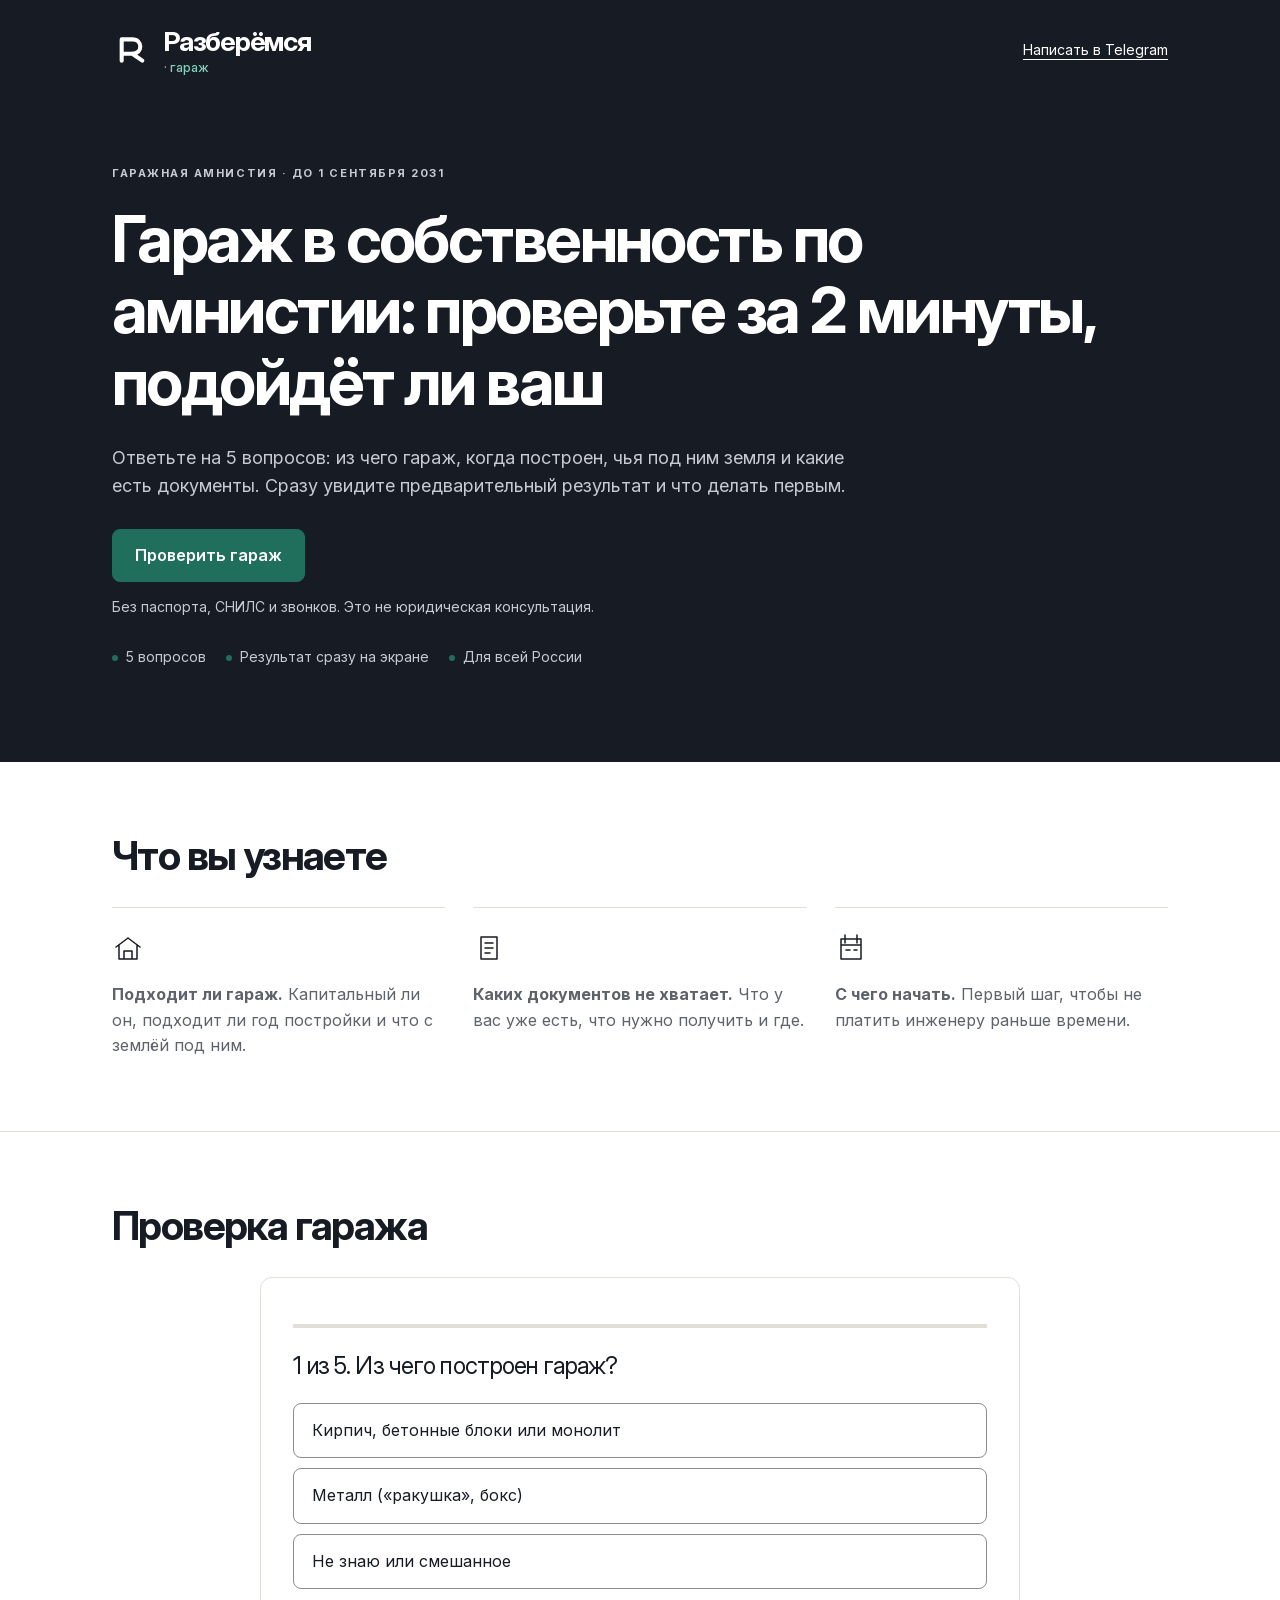
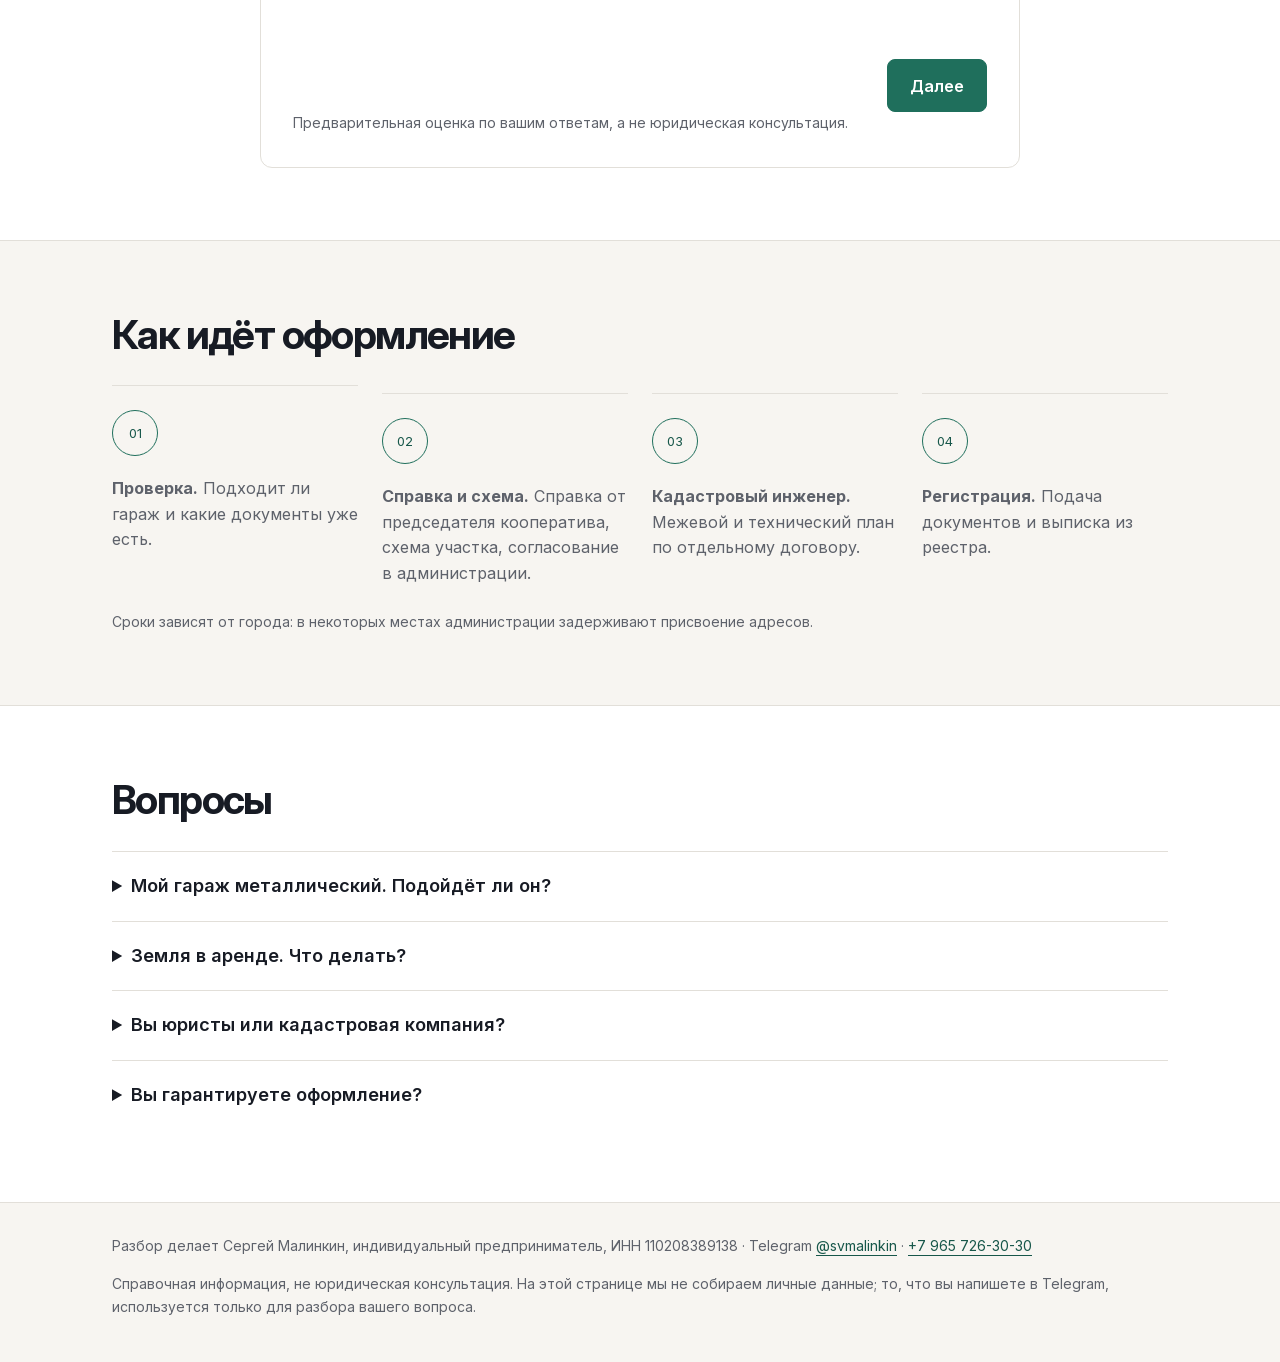
==== commit 21fc0474: "Гараж: знак R и зелёный акцент, как в актуальных лендингах «Разберёмся» Co-Authored-By: Claude Opus " ====
--- a/garazh/index.html
+++ b/garazh/index.html
@@ -7,7 +7,6 @@
 <title>Разберёмся · гараж: подойдёт ли ваш гараж под амнистию</title>
 <meta name="description" content="Подходит ли ваш гараж под гаражную амнистию. Ответьте на 5 вопросов и получите предварительный результат за 2 минуты.">
 <link rel="icon" href="favicon.svg" type="image/svg+xml">
-<link rel="apple-touch-icon" href="favicon-180.png">
 <link rel="stylesheet" href="tokens.css">
 <link rel="stylesheet" href="components.css">
 <style>
@@ -29,7 +28,7 @@
 <a class="skip" href="#main">К содержанию</a>
 <header class="dark">
   <div class="wrap brandbar">
-    <div class="logo"><svg class="mark" viewBox="0 0 64 64" aria-hidden="true"><path d="M8 45h14c17 0 22-26 8-26-13 0-16 18-4 18h30" fill="none" stroke="currentColor" stroke-width="5" stroke-linecap="round" stroke-linejoin="round"/></svg><div class="wordmark">Разберёмся<span class="theme-label">· гараж</span></div></div>
+    <div class="logo"><svg class="mark" viewBox="-3.5 -1 64 64" aria-hidden="true"><path d="M12 48V14H29C46 14 46 37 29 37H12M29 37L45 48" fill="none" stroke="currentColor" stroke-width="6.5" stroke-linecap="round" stroke-linejoin="round"/></svg><div class="wordmark">Разберёмся<span class="theme-label">· гараж</span></div></div>
     <a href="https://t.me/svmalinkin" class="tg-top">Написать в Telegram</a>
   </div>
 </header>
--- a/garazh/tokens.css
+++ b/garazh/tokens.css
@@ -1,4 +1,3 @@
-/* C + логотип 2 · утверждено 10.10.2026 */
-:root{--graphite:#171B24;--graphite-deep:#0E1117;--bg:#F7F5F1;--surface:#FFFFFF;--border:#E2DFD9;--muted:#5E626B;--on-dark-muted:#C7CAD2;--accent:#DA1918;--accent-dark:#9D0F0E;--accent-soft:#FBE8E7;--accent-on-dark:#FFFFFF;--error:#B42318;--info-soft:#EEF0F5;--result-fit:#EDF1F5;--result-step:#F4F0E8;--result-other:#EEEDF3;--radius:12px;--content:1120px;--space:8px;--font-body:Inter,Arial,sans-serif;--font-display:"Inter Display",Inter,Arial,sans-serif;--h1:clamp(34px,5.7vw,64px);--h2:clamp(28px,4vw,40px);--h3:clamp(20px,2.5vw,24px);--body:clamp(16px,1.5vw,18px);--small:14px}
-[data-theme="dolgi"]{--accent:#DA1918;--accent-dark:#9D0F0E;--accent-soft:#FBE8E7;--accent-on-dark:#FFFFFF}
-[data-theme="nasledstvo"]{--accent:#DA1918;--accent-dark:#9D0F0E;--accent-soft:#FBE8E7;--accent-on-dark:#FFFFFF}
+/* Знак R, зелёный акцент (как «долги») · 10.10.2026 */
+:root{--graphite:#171B24;--graphite-deep:#0E1117;--bg:#F7F5F1;--surface:#FFFFFF;--border:#E2DFD9;--muted:#5E626B;--on-dark-muted:#C7CAD2;--accent:#1F6F5C;--accent-dark:#17574A;--accent-soft:#E4F0EC;--accent-on-dark:#7FD1B9;--error:#B42318;--info-soft:#EEF0F5;--result-fit:#EDF1F5;--result-step:#F4F0E8;--result-other:#EEEDF3;--radius:12px;--content:1120px;--space:8px;--font-body:Inter,Arial,sans-serif;--font-display:"Inter Display",Inter,Arial,sans-serif;--h1:clamp(34px,5.7vw,64px);--h2:clamp(28px,4vw,40px);--h3:clamp(20px,2.5vw,24px);--body:clamp(16px,1.5vw,18px);--small:14px}
+[data-theme="garazh"]{--accent:#1F6F5C;--accent-dark:#17574A;--accent-soft:#E4F0EC;--accent-on-dark:#7FD1B9}
--- a/garazh/components.css
+++ b/garazh/components.css
@@ -1 +1 @@
-@font-face{font-family:Inter;src:url(fonts/Inter.woff2) format("woff2");font-weight:100 900;font-display:swap}@font-face{font-family:"Inter Display";src:url(fonts/InterDisplay.woff2) format("woff2");font-weight:100 900;font-display:swap}*{box-sizing:border-box}html{scroll-behavior:smooth}body{margin:0;background:var(--bg);color:var(--graphite);font-family:var(--font-body);font-size:var(--body);line-height:1.6}h1,h2,h3,p{margin:0}h1,h2,h3{font-family:var(--font-display);line-height:1.12;letter-spacing:-.04em}h1{font-size:var(--h1);font-weight:700;max-width:1000px}h2{font-size:var(--h2);margin-bottom:28px}h3{font-size:var(--h3);margin-bottom:12px}p+p{margin-top:16px}a{color:var(--accent-dark);text-underline-offset:4px}button,input{font:inherit}button{cursor:pointer}button,a,input,summary{touch-action:manipulation}button:focus-visible,a:focus-visible,input:focus-visible,summary:focus-visible{outline:3px solid #74551A;outline-offset:4px}.dark :focus-visible{outline-color:#FFD28A}.wrap{max-width:var(--content);margin:auto;padding:0 32px;min-width:0}.section{padding:72px 0;border-bottom:1px solid var(--border)}.white{background:var(--surface)}.dark{background:var(--graphite);color:white}.eyebrow{font-size:11px;font-weight:700;letter-spacing:.14em;text-transform:uppercase;margin-bottom:20px;color:var(--accent-dark)}.dark .eyebrow{color:var(--on-dark-muted)}.brandbar{display:flex;justify-content:space-between;align-items:center;gap:24px;padding-top:26px;padding-bottom:26px}.brandbar>a{font-size:14px;color:inherit}.logo{display:flex;gap:12px;align-items:center;color:inherit;text-decoration:none}.mark{width:40px;height:40px;flex:none;color:var(--accent)}.dark .mark{color:var(--accent)}.wordmark{font-family:var(--font-display);font-size:27px;line-height:1.15;letter-spacing:-.045em;font-weight:700}.theme-label{display:block;font-size:13px;letter-spacing:0;color:var(--accent-dark);font-weight:500;margin-top:3px}.dark .theme-label{color:var(--accent-on-dark)}.hero{padding:64px 0 80px}.hero p{max-width:740px;color:var(--on-dark-muted);margin:26px 0 28px}.button{display:inline-flex;justify-content:center;align-items:center;min-height:48px;padding:14px 22px;background:var(--accent);color:#fff;border:1px solid var(--accent);border-radius:8px;font-size:16px;font-weight:600;text-decoration:none;line-height:1.4;text-align:center}.button:hover{background:var(--accent-dark);border-color:var(--accent-dark)}.secondary{background:transparent;color:var(--accent-dark);border-color:var(--border)}.dark .secondary{color:white}.note{font-size:var(--small);color:var(--muted);line-height:1.6}.hero .note{margin:14px 0 0;color:var(--on-dark-muted)}.grid{display:grid;grid-template-columns:repeat(3,minmax(0,1fr));gap:28px}.item{border-top:1px solid var(--border);padding-top:24px}.icon{width:32px;height:32px;display:block;margin-bottom:18px}.steps{display:grid;grid-template-columns:repeat(4,minmax(0,1fr));gap:24px;list-style:none;padding:0;counter-reset:step}.steps li{border-top:1px solid var(--border);padding-top:24px;counter-increment:step}.steps li:before{content:counter(step,decimal-leading-zero);display:flex;align-items:center;justify-content:center;width:44px;height:44px;border:1px solid var(--accent);border-radius:50%;font-size:13px;color:var(--accent-dark);margin-bottom:20px}.steps p,.item p{font-size:16px;color:var(--muted)}.prices{display:grid;grid-template-columns:repeat(2,minmax(0,1fr));gap:16px;margin-bottom:24px}.price{background:white;border:1px solid var(--border);border-radius:var(--radius);padding:28px;display:flex;flex-direction:column}.price.recommended{border:2px solid var(--accent);padding:27px}.tag{font-size:12px;color:var(--accent-dark);margin-bottom:12px}.price p{font-size:16px;color:var(--muted);flex:1}.price .amount{font-family:var(--font-display);font-size:30px;font-weight:700;color:var(--graphite);margin-top:20px}.notice{padding:28px;background:var(--info-soft);border-radius:var(--radius)}.notice .eyebrow{color:var(--graphite)}ul{padding-left:22px}li+li{margin-top:8px}.timeline{list-style:none;padding:0;border-left:1px solid var(--border);margin-left:12px}.timeline li{position:relative;padding:0 0 28px 28px;margin:0}.timeline li:before{content:"";width:12px;height:12px;border-radius:50%;background:var(--accent);position:absolute;left:-6px;top:8px}.timeline strong,.timeline span{display:block}.timeline span{font-size:14px;color:var(--muted)}details{border-top:1px solid var(--border);padding:0}summary{padding:20px 0;font-weight:600;cursor:pointer;min-height:48px}details p{padding:0 0 24px;max-width:900px}.quiz{background:#fff;border:1px solid var(--border);border-radius:var(--radius);padding:32px;max-width:760px;margin:auto}.quiz h3{margin:24px 0 16px}.progress{height:4px;background:var(--border);margin-top:14px}.progress span{display:block;height:100%;background:var(--accent)}.answers{display:grid;gap:10px;margin:22px 0}.answer{min-height:48px;text-align:left;padding:14px 18px;border:1px solid #8A8D94;border-radius:8px;background:white;color:var(--graphite);font-size:16px}.answer[aria-pressed=true]{background:var(--accent-soft);border-color:var(--accent);box-shadow:inset 3px 0 var(--accent)}.quiznav{display:flex;flex-wrap:wrap;gap:12px;margin-top:24px;justify-content:space-between}.plain{border:0;background:transparent;color:var(--muted);padding:12px;min-height:48px}.field{display:block;margin:18px 0}.field input:not([type=checkbox]){display:block;width:100%;min-height:48px;border:1px solid #8A8D94;border-radius:7px;padding:12px;margin-top:8px;background:white;color:var(--graphite)}.consent{display:flex;gap:12px;align-items:flex-start;font-size:14px;min-height:48px;padding:10px 0}.consent input{width:22px;height:22px;flex:none;margin-top:3px;accent-color:var(--accent)}.quizerror{color:var(--error);font-size:14px;min-height:24px}.result{border-radius:var(--radius);padding:28px;background:var(--result-fit)}.result.step{background:var(--result-step)}.result.other{background:var(--result-other)}.result .symbol{font-size:26px;display:block;margin-bottom:12px}.result p{font-size:16px}.result .note{font-size:14px;margin-top:18px}.footer{padding:32px 0 44px;font-size:14px;color:var(--muted)}.footer nav{display:flex;gap:20px;flex-wrap:wrap;margin-bottom:20px}.skip{position:absolute;left:16px;top:-100px;background:white;padding:14px;z-index:10}.skip:focus{top:12px}.nav{display:flex;flex-wrap:wrap;gap:12px;margin:24px 0}.nav a{display:inline-flex;padding:12px;border:1px solid var(--border);border-radius:8px;min-height:48px}.document p{max-width:880px}.document table{width:100%;border-collapse:collapse;font-size:14px}.document th,.document td{text-align:left;vertical-align:top;padding:14px 10px;border-bottom:1px solid var(--border)}.tablewrap{overflow-x:auto}.logopreview{background:white;border:1px solid var(--border);border-radius:12px;padding:28px;min-width:0}.logopreview img{width:100%;max-width:350px;height:auto}.logopreview.dark{background:var(--graphite)}code{font-size:14px;overflow-wrap:anywhere}pre{background:#EEECE7;padding:20px;overflow:auto;font-size:13px}dialog{max-width:600px;width:calc(100% - 32px);border:1px solid var(--border);border-radius:12px;padding:28px;background:var(--bg);color:var(--graphite)}dialog::backdrop{background:#171B24B3}[hidden]{display:none!important}.tools{display:flex;gap:12px;flex-wrap:wrap;align-items:center}.tools button{min-height:48px}.assetlinks{display:flex;flex-wrap:wrap;gap:14px;font-size:14px}.bad-example{border:1px dashed var(--muted);padding:20px;border-radius:8px}.bad-example img{max-width:220px;width:100%;filter:grayscale(1)}@media(max-width:760px){.wrap{padding:0 16px}.section{padding:48px 0}.hero{padding:44px 0 56px}.brandbar{gap:12px}.brandbar>a{font-size:12px;text-align:right;max-width:100px}.wordmark{font-size:23px}.mark{width:34px;height:34px}.grid,.steps,.prices{grid-template-columns:1fr}.quiz{padding:24px 16px}.price,.notice,.result{padding:24px 20px}.button{width:100%}.quiznav .button{width:auto;flex:1}.steps li+li{margin-top:0}.document td,.document th{padding:10px 6px}.logopreview{padding:20px}}@media(prefers-reduced-motion:reduce){html{scroll-behavior:auto}*,*:before,*:after{animation:none!important;transition:none!important}}
+@font-face{font-family:Inter;src:url(fonts/Inter.woff2) format("woff2");font-weight:100 900;font-display:swap}@font-face{font-family:"Inter Display";src:url(fonts/InterDisplay.woff2) format("woff2");font-weight:100 900;font-display:swap}*{box-sizing:border-box}html{scroll-behavior:smooth}body{margin:0;background:var(--bg);color:var(--graphite);font-family:var(--font-body);font-size:var(--body);line-height:1.6}h1,h2,h3,p{margin:0}h1,h2,h3{font-family:var(--font-display);line-height:1.12;letter-spacing:-.04em}h1{font-size:var(--h1);font-weight:700;max-width:1000px}h2{font-size:var(--h2);margin-bottom:28px}h3{font-size:var(--h3);margin-bottom:12px}p+p{margin-top:16px}a{color:var(--accent-dark);text-underline-offset:4px}button,input{font:inherit}button{cursor:pointer}button,a,input,summary{touch-action:manipulation}button:focus-visible,a:focus-visible,input:focus-visible,summary:focus-visible{outline:3px solid #74551A;outline-offset:4px}.dark :focus-visible{outline-color:#FFD28A}.wrap{max-width:var(--content);margin:auto;padding:0 32px;min-width:0}.section{padding:72px 0;border-bottom:1px solid var(--border)}.white{background:var(--surface)}.dark{background:var(--graphite);color:white}.eyebrow{font-size:11px;font-weight:700;letter-spacing:.14em;text-transform:uppercase;margin-bottom:20px;color:var(--accent-dark)}.dark .eyebrow{color:var(--on-dark-muted)}.brandbar{display:flex;justify-content:space-between;align-items:center;gap:24px;padding-top:26px;padding-bottom:26px}.brandbar>a{font-size:14px;color:inherit}.logo{display:flex;gap:12px;align-items:center;color:inherit;text-decoration:none}.mark{width:40px;height:40px;flex:none;color:var(--graphite)}.dark .mark{color:#fff}.wordmark{font-family:var(--font-display);font-size:27px;line-height:1.15;letter-spacing:-.045em;font-weight:700}.theme-label{display:block;font-size:13px;letter-spacing:0;color:var(--accent-dark);font-weight:500;margin-top:3px}.dark .theme-label{color:var(--accent-on-dark)}.hero{padding:64px 0 80px}.hero p{max-width:740px;color:var(--on-dark-muted);margin:26px 0 28px}.button{display:inline-flex;justify-content:center;align-items:center;min-height:48px;padding:14px 22px;background:var(--accent);color:#fff;border:1px solid var(--accent);border-radius:8px;font-size:16px;font-weight:600;text-decoration:none;line-height:1.4;text-align:center}.button:hover{background:var(--accent-dark);border-color:var(--accent-dark)}.secondary{background:transparent;color:var(--accent-dark);border-color:var(--border)}.dark .secondary{color:white}.note{font-size:var(--small);color:var(--muted);line-height:1.6}.hero .note{margin:14px 0 0;color:var(--on-dark-muted)}.grid{display:grid;grid-template-columns:repeat(3,minmax(0,1fr));gap:28px}.item{border-top:1px solid var(--border);padding-top:24px}.icon{width:32px;height:32px;display:block;margin-bottom:18px}.steps{display:grid;grid-template-columns:repeat(4,minmax(0,1fr));gap:24px;list-style:none;padding:0;counter-reset:step}.steps li{border-top:1px solid var(--border);padding-top:24px;counter-increment:step}.steps li:before{content:counter(step,decimal-leading-zero);display:flex;align-items:center;justify-content:center;width:44px;height:44px;border:1px solid var(--accent);border-radius:50%;font-size:13px;color:var(--accent-dark);margin-bottom:20px}.steps p,.item p{font-size:16px;color:var(--muted)}.prices{display:grid;grid-template-columns:repeat(2,minmax(0,1fr));gap:16px;margin-bottom:24px}.price{background:white;border:1px solid var(--border);border-radius:var(--radius);padding:28px;display:flex;flex-direction:column}.price.recommended{border:2px solid var(--accent);padding:27px}.tag{font-size:12px;color:var(--accent-dark);margin-bottom:12px}.price p{font-size:16px;color:var(--muted);flex:1}.price .amount{font-family:var(--font-display);font-size:30px;font-weight:700;color:var(--graphite);margin-top:20px}.notice{padding:28px;background:var(--info-soft);border-radius:var(--radius)}.notice .eyebrow{color:var(--graphite)}ul{padding-left:22px}li+li{margin-top:8px}.timeline{list-style:none;padding:0;border-left:1px solid var(--border);margin-left:12px}.timeline li{position:relative;padding:0 0 28px 28px;margin:0}.timeline li:before{content:"";width:12px;height:12px;border-radius:50%;background:var(--accent);position:absolute;left:-6px;top:8px}.timeline strong,.timeline span{display:block}.timeline span{font-size:14px;color:var(--muted)}details{border-top:1px solid var(--border);padding:0}summary{padding:20px 0;font-weight:600;cursor:pointer;min-height:48px}details p{padding:0 0 24px;max-width:900px}.quiz{background:#fff;border:1px solid var(--border);border-radius:var(--radius);padding:32px;max-width:760px;margin:auto}.quiz h3{margin:24px 0 16px}.progress{height:4px;background:var(--border);margin-top:14px}.progress span{display:block;height:100%;background:var(--accent)}.answers{display:grid;gap:10px;margin:22px 0}.answer{min-height:48px;text-align:left;padding:14px 18px;border:1px solid #8A8D94;border-radius:8px;background:white;color:var(--graphite);font-size:16px}.answer[aria-pressed=true]{background:var(--accent-soft);border-color:var(--accent);box-shadow:inset 3px 0 var(--accent)}.quiznav{display:flex;flex-wrap:wrap;gap:12px;margin-top:24px;justify-content:space-between}.plain{border:0;background:transparent;color:var(--muted);padding:12px;min-height:48px}.field{display:block;margin:18px 0}.field input:not([type=checkbox]){display:block;width:100%;min-height:48px;border:1px solid #8A8D94;border-radius:7px;padding:12px;margin-top:8px;background:white;color:var(--graphite)}.consent{display:flex;gap:12px;align-items:flex-start;font-size:14px;min-height:48px;padding:10px 0}.consent input{width:22px;height:22px;flex:none;margin-top:3px;accent-color:var(--accent)}.quizerror{color:var(--error);font-size:14px;min-height:24px}.result{border-radius:var(--radius);padding:28px;background:var(--result-fit)}.result.step{background:var(--result-step)}.result.other{background:var(--result-other)}.result .symbol{font-size:26px;display:block;margin-bottom:12px}.result p{font-size:16px}.result .note{font-size:14px;margin-top:18px}.footer{padding:32px 0 44px;font-size:14px;color:var(--muted)}.footer nav{display:flex;gap:20px;flex-wrap:wrap;margin-bottom:20px}.skip{position:absolute;left:16px;top:-100px;background:white;padding:14px;z-index:10}.skip:focus{top:12px}.nav{display:flex;flex-wrap:wrap;gap:12px;margin:24px 0}.nav a{display:inline-flex;padding:12px;border:1px solid var(--border);border-radius:8px;min-height:48px}.document p{max-width:880px}.document table{width:100%;border-collapse:collapse;font-size:14px}.document th,.document td{text-align:left;vertical-align:top;padding:14px 10px;border-bottom:1px solid var(--border)}.tablewrap{overflow-x:auto}.logopreview{background:white;border:1px solid var(--border);border-radius:12px;padding:28px;min-width:0}.logopreview img{width:100%;max-width:350px;height:auto}.logopreview.dark{background:var(--graphite)}code{font-size:14px;overflow-wrap:anywhere}pre{background:#EEECE7;padding:20px;overflow:auto;font-size:13px}dialog{max-width:600px;width:calc(100% - 32px);border:1px solid var(--border);border-radius:12px;padding:28px;background:var(--bg);color:var(--graphite)}dialog::backdrop{background:#171B24B3}[hidden]{display:none!important}.tools{display:flex;gap:12px;flex-wrap:wrap;align-items:center}.tools button{min-height:48px}.assetlinks{display:flex;flex-wrap:wrap;gap:14px;font-size:14px}.bad-example{border:1px dashed var(--muted);padding:20px;border-radius:8px}.bad-example img{max-width:220px;width:100%;filter:grayscale(1)}@media(max-width:760px){.wrap{padding:0 16px}.section{padding:48px 0}.hero{padding:44px 0 56px}.brandbar{gap:12px}.brandbar>a{font-size:12px;text-align:right;max-width:100px}.wordmark{font-size:23px}.mark{width:34px;height:34px}.grid,.steps,.prices{grid-template-columns:1fr}.quiz{padding:24px 16px}.price,.notice,.result{padding:24px 20px}.button{width:100%}.quiznav .button{width:auto;flex:1}.steps li+li{margin-top:0}.document td,.document th{padding:10px 6px}.logopreview{padding:20px}}@media(prefers-reduced-motion:reduce){html{scroll-behavior:auto}*,*:before,*:after{animation:none!important;transition:none!important}}
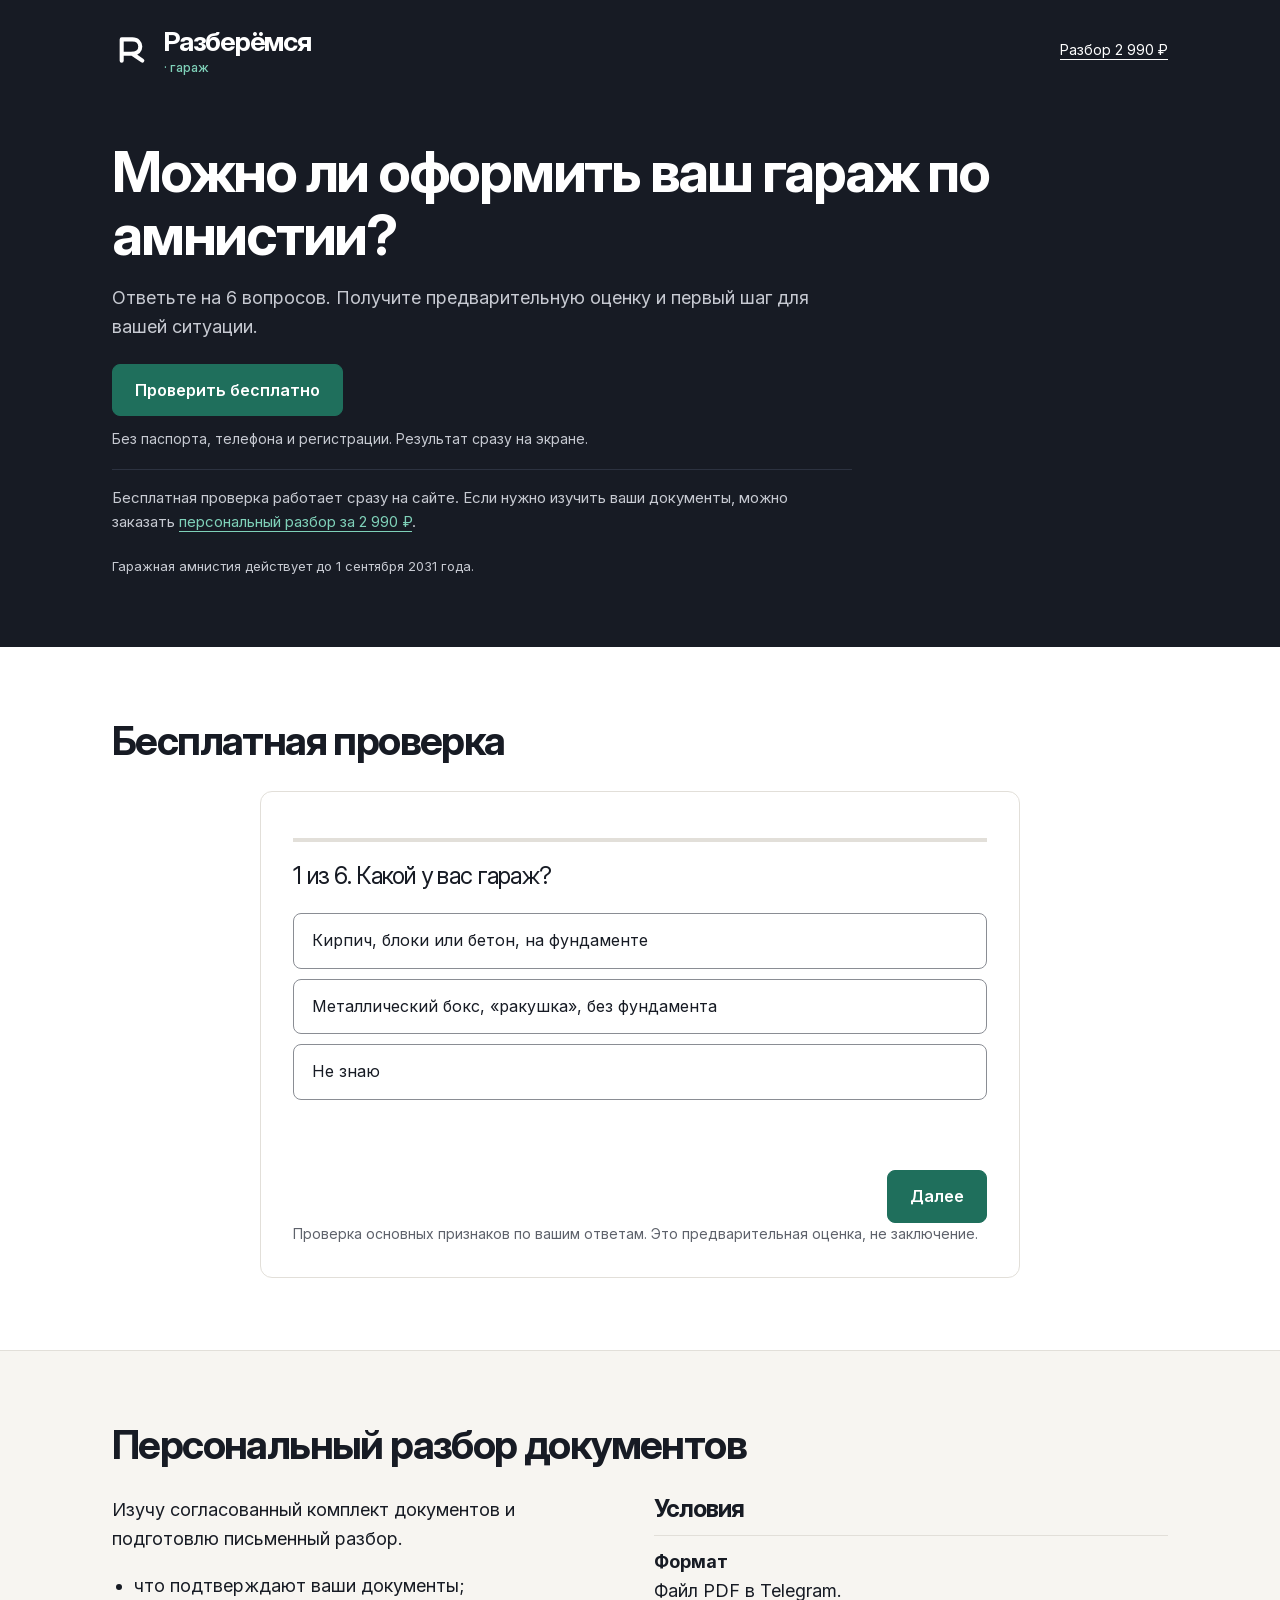
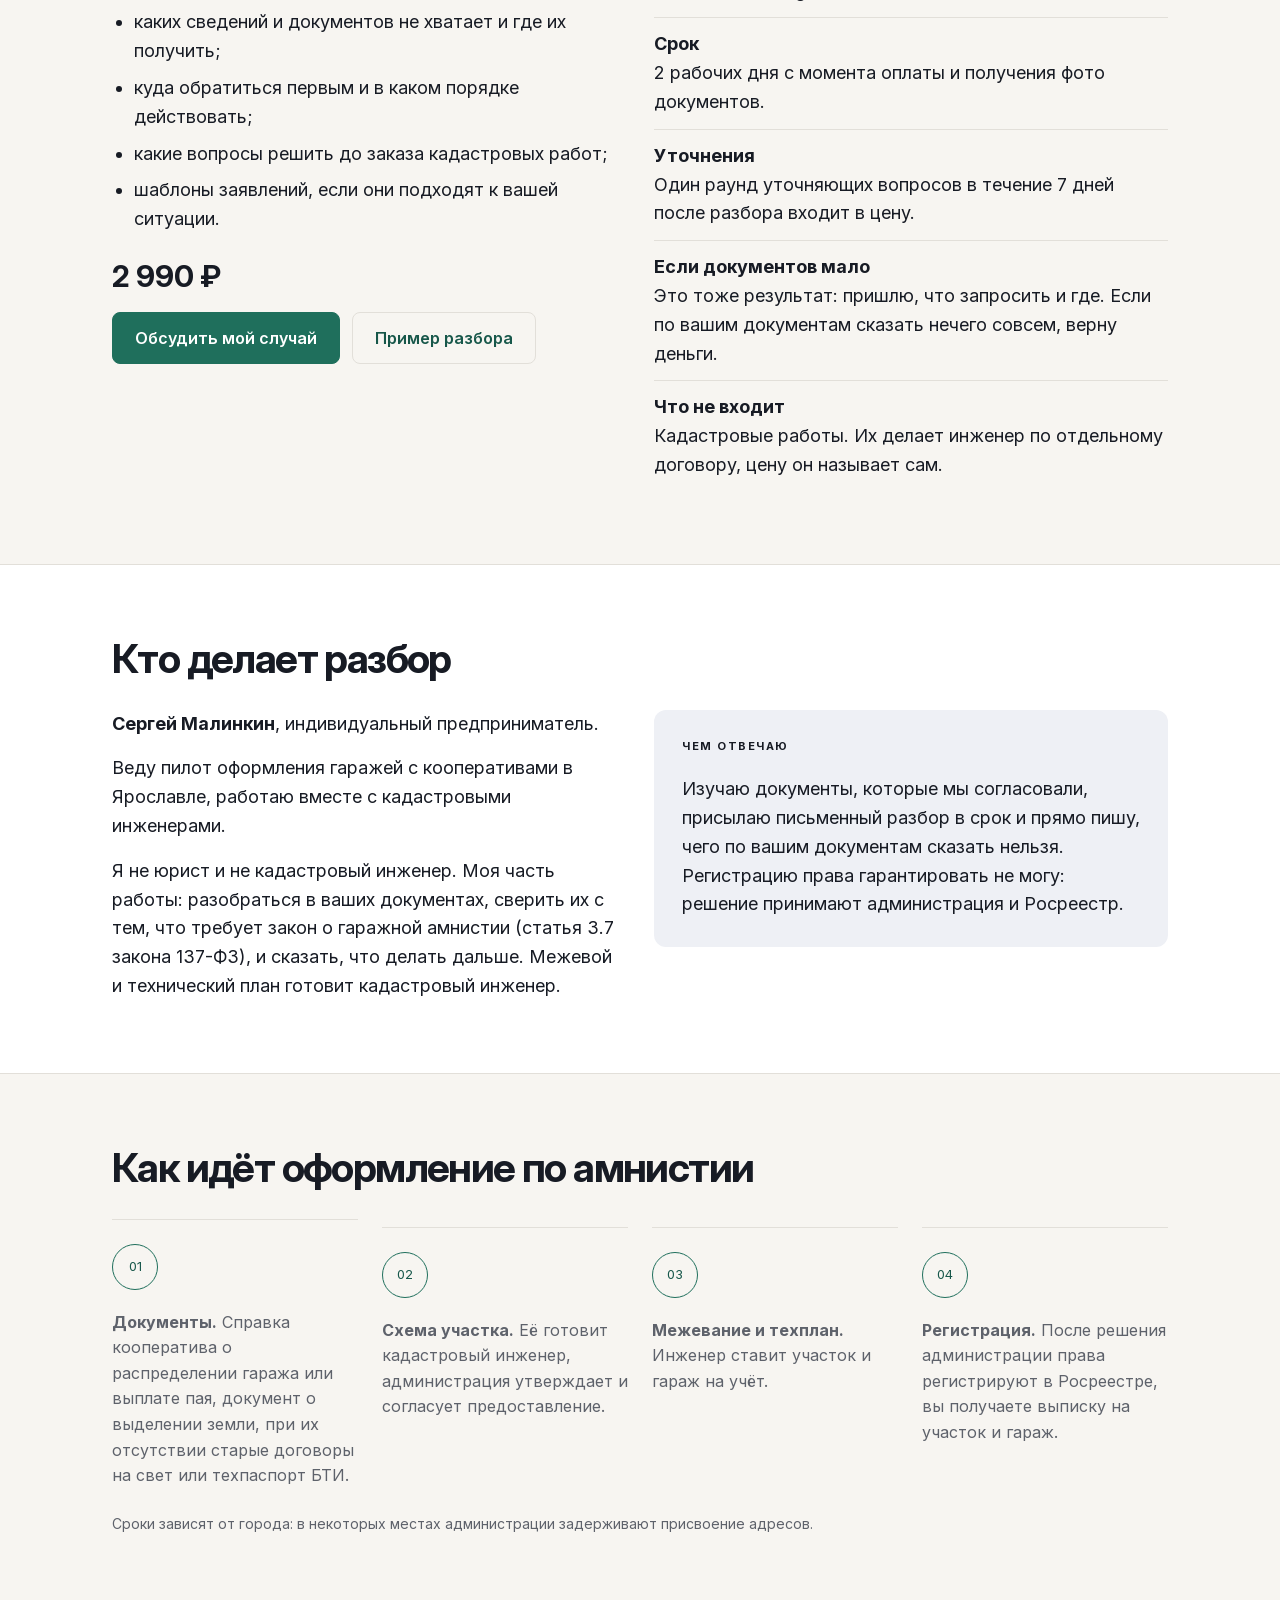
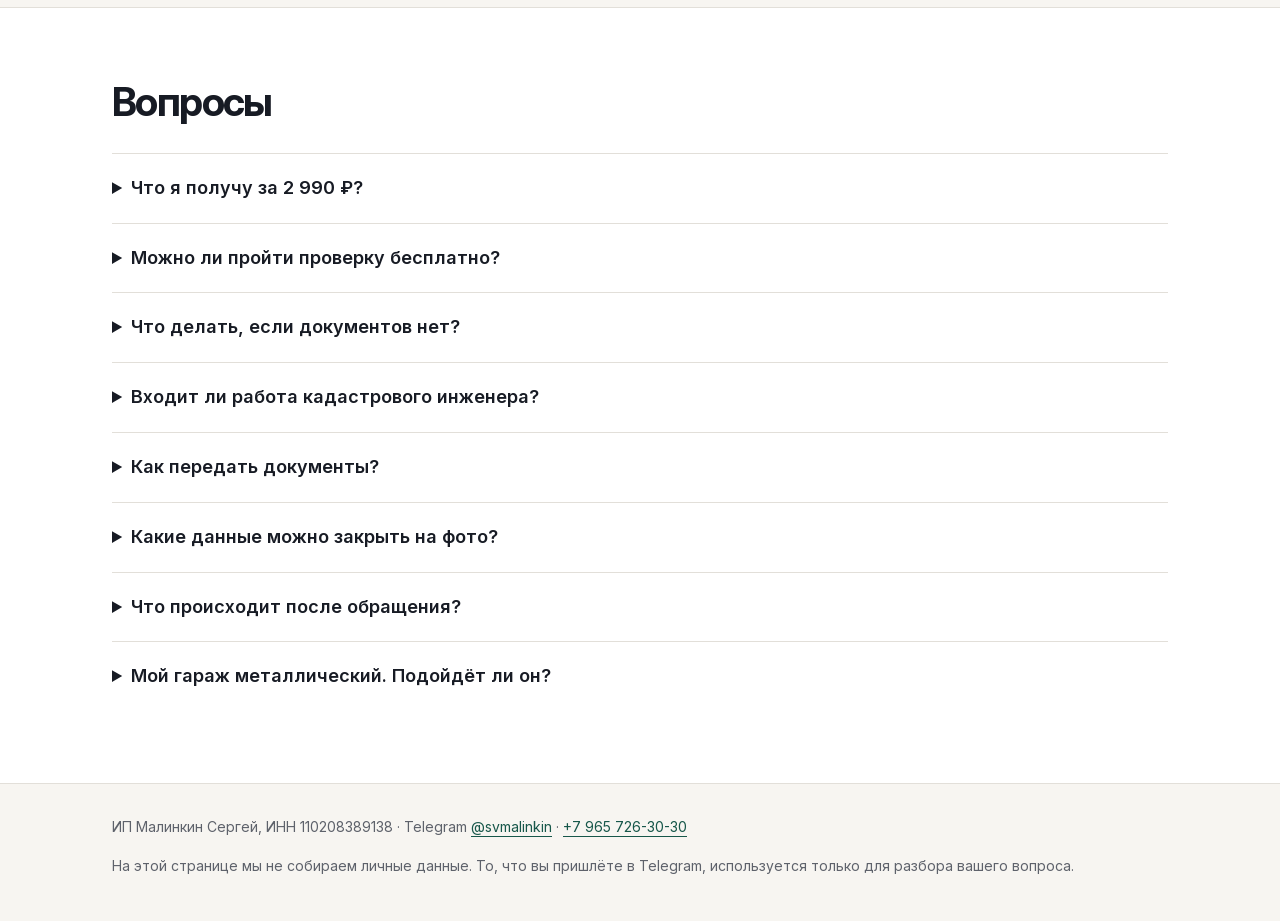
==== commit bf1feb32: "Гараж: бесплатный первый шаг в результате, цена до теста, пример разбора, условия Co-Authored-By: Cl" ====
--- a/garazh/index.html
+++ b/garazh/index.html
@@ -4,24 +4,38 @@
 <meta charset="utf-8">
 <meta name="viewport" content="width=device-width,initial-scale=1">
 <meta name="robots" content="noindex">
-<title>Разберёмся · гараж: подойдёт ли ваш гараж под амнистию</title>
-<meta name="description" content="Подходит ли ваш гараж под гаражную амнистию. Ответьте на 5 вопросов и получите предварительный результат за 2 минуты.">
+<title>Разберёмся · гараж: можно ли оформить гараж по амнистии</title>
+<meta name="description" content="Бесплатная проверка за 2 минуты: подходит ли ваш гараж под гаражную амнистию и с чего начать. Персональный разбор документов за 2 990 ₽.">
 <link rel="icon" href="favicon.svg" type="image/svg+xml">
 <link rel="stylesheet" href="tokens.css">
 <link rel="stylesheet" href="components.css">
 <style>
-.hero .actions{display:flex;flex-wrap:wrap;gap:12px;align-items:center}
-.facts{display:flex;flex-wrap:wrap;gap:8px 20px;margin-top:28px;padding:0;list-style:none;font-size:14px;color:var(--on-dark-muted)}
-.facts li{margin:0}
-.facts li:before{content:"";display:inline-block;width:6px;height:6px;border-radius:50%;background:var(--accent);margin-right:8px;vertical-align:middle}
-.quiz .qtitle{font-family:var(--font-display);font-size:var(--h3);line-height:1.2;letter-spacing:-.03em;margin:24px 0 0}
-.result ul{margin:12px 0 0}
+.hero{padding:40px 0 48px}
+.hero h1{font-size:clamp(30px,5vw,56px)}
+.hero p{margin:18px 0 22px}
+.hero .note{margin-top:12px}
+.paid{margin-top:20px;padding-top:16px;border-top:1px solid #2C3240;font-size:15px;color:var(--on-dark-muted);max-width:740px}
+.paid a{color:var(--accent-on-dark)}
+.small-line{font-size:13px;color:var(--on-dark-muted);margin-top:10px}
+.quiz .qtitle{font-family:var(--font-display);font-size:var(--h3);line-height:1.2;letter-spacing:-.03em;margin:20px 0 0}
+.quiz .qhint{font-size:15px;color:var(--muted);margin-top:8px}
+.answer.multi{position:relative;padding-left:48px}
+.answer.multi:before{content:"";position:absolute;left:16px;top:50%;width:18px;height:18px;margin-top:-9px;border:1.5px solid #8A8D94;border-radius:4px;background:#fff}
+.answer.multi[aria-pressed=true]:before{background:var(--accent);border-color:var(--accent);box-shadow:inset 0 0 0 3px #fff}
+.result h3{margin-top:4px}
+.result h4{font-size:15px;margin:18px 0 6px;font-family:var(--font-display)}
+.result ul{margin:0}
+.result .first{background:#fff;border-left:3px solid var(--accent);border-radius:8px;padding:14px 16px;margin-top:6px}
 .result .symbol{font-weight:700;font-size:13px;letter-spacing:.12em;text-transform:uppercase;color:var(--accent-dark)}
-.offer{margin-top:16px}
-.offer .amount{margin:8px 0 20px}
-.offer .contacts{display:flex;flex-wrap:wrap;gap:12px;align-items:center}
-.who{display:grid;grid-template-columns:repeat(2,minmax(0,1fr));gap:28px}
-@media(max-width:760px){.who{grid-template-columns:1fr}.hero .actions .button{width:100%}}
+.offer .amount{margin:8px 0 18px}
+.contacts{display:flex;flex-wrap:wrap;gap:12px;align-items:center}
+.copybox{margin-top:14px;font-size:14px;color:var(--muted)}
+.copybox textarea{width:100%;min-height:96px;margin-top:8px;border:1px solid var(--border);border-radius:8px;padding:10px;font:inherit;font-size:14px;color:var(--graphite);background:#fff}
+.who{display:grid;grid-template-columns:repeat(2,minmax(0,1fr));gap:28px;align-items:start}
+.terms{list-style:none;padding:0;margin:0}
+.terms li{border-top:1px solid var(--border);padding:12px 0;margin:0}
+.terms li strong{display:block}
+@media(max-width:760px){.who{grid-template-columns:1fr}.hero{padding:28px 0 36px}}
 </style>
 </head>
 <body>
@@ -29,79 +43,116 @@
 <header class="dark">
   <div class="wrap brandbar">
     <div class="logo"><svg class="mark" viewBox="-3.5 -1 64 64" aria-hidden="true"><path d="M12 48V14H29C46 14 46 37 29 37H12M29 37L45 48" fill="none" stroke="currentColor" stroke-width="6.5" stroke-linecap="round" stroke-linejoin="round"/></svg><div class="wordmark">Разберёмся<span class="theme-label">· гараж</span></div></div>
-    <a href="https://t.me/svmalinkin" class="tg-top">Написать в Telegram</a>
+    <a href="#razbor" style="white-space:nowrap">Разбор 2 990 ₽</a>
   </div>
 </header>
 
 <main id="main">
 <section class="hero dark" id="intro">
   <div class="wrap">
-    <div class="eyebrow">Гаражная амнистия · до 1 сентября 2031</div>
-    <h1>Гараж в собственность по амнистии: проверьте за 2 минуты, подойдёт ли ваш</h1>
-    <p>Ответьте на 5 вопросов: из чего гараж, когда построен, чья под ним земля и какие есть документы. Сразу увидите предварительный результат и что делать первым.</p>
-    <div class="actions"><a class="button" href="#quiz" id="start">Проверить гараж</a></div>
-    <p class="note">Без паспорта, СНИЛС и звонков. Это не юридическая консультация.</p>
-    <ul class="facts"><li>5 вопросов</li><li>Результат сразу на экране</li><li>Для всей России</li></ul>
-  </div>
-</section>
-
-<section class="section white">
-  <div class="wrap">
-    <h2>Что вы узнаете</h2>
-    <div class="grid">
-      <article class="item"><svg class="icon" viewBox="0 0 32 32" aria-hidden="true"><g fill="none" stroke="currentColor" stroke-width="1.5" stroke-linecap="round" stroke-linejoin="round"><path d="M4 15 16 6l12 9M7 13v14h18V13M12 27v-8h8v8"/></g></svg><p><strong>Подходит ли гараж.</strong> Капитальный ли он, подходит ли год постройки и что с землёй под ним.</p></article>
-      <article class="item"><svg class="icon" viewBox="0 0 32 32" aria-hidden="true"><g fill="none" stroke="currentColor" stroke-width="1.5" stroke-linecap="round" stroke-linejoin="round"><path d="M8 5h16v22H8zM12 11h8M12 16h8M12 21h5"/></g></svg><p><strong>Каких документов не хватает.</strong> Что у вас уже есть, что нужно получить и где.</p></article>
-      <article class="item"><svg class="icon" viewBox="0 0 32 32" aria-hidden="true"><g fill="none" stroke="currentColor" stroke-width="1.5" stroke-linecap="round" stroke-linejoin="round"><path d="M6 7h20v20H6zM10 3v8M22 3v8M6 13h20M11 18h4M19 18h3"/></g></svg><p><strong>С чего начать.</strong> Первый шаг, чтобы не платить инженеру раньше времени.</p></article>
-    </div>
+    <h1>Можно ли оформить ваш гараж по амнистии?</h1>
+    <p>Ответьте на 6 вопросов. Получите предварительную оценку и первый шаг для вашей ситуации.</p>
+    <a class="button" href="#quiz">Проверить бесплатно</a>
+    <p class="note">Без паспорта, телефона и регистрации. Результат сразу на экране.</p>
+    <p class="paid">Бесплатная проверка работает сразу на сайте. Если нужно изучить ваши документы, можно заказать <a href="#razbor">персональный разбор за 2 990 ₽</a>.</p>
+    <p class="small-line">Гаражная амнистия действует до 1 сентября 2031 года.</p>
   </div>
 </section>
 
 <section class="section white" id="quiz">
   <div class="wrap">
-    <h2>Проверка гаража</h2>
+    <h2>Бесплатная проверка</h2>
     <div class="quiz" id="quizbox">
       <div class="progress" aria-hidden="true"><span id="bar" style="width:0"></span></div>
       <p class="qtitle" id="qtext"></p>
-      <div class="answers" id="qopts"></div>
+      <p class="qhint" id="qhint" hidden></p>
+      <div class="answers" id="qopts" role="group" aria-labelledby="qtext"></div>
       <p class="quizerror" id="qerr" aria-live="polite"></p>
       <div class="quiznav"><button type="button" class="plain" id="back">← Назад</button><button type="button" class="button" id="next">Далее</button></div>
-      <p class="note">Предварительная оценка по вашим ответам, а не юридическая консультация.</p>
+      <p class="note">Проверка основных признаков по вашим ответам. Это предварительная оценка, не заключение.</p>
     </div>
 
     <div id="result" hidden>
       <div class="result" id="rbox">
         <span class="symbol" id="rtag"></span>
         <h3 id="rtitle"></h3>
-        <ul id="rlist"></ul>
-        <p class="note">Окончательное решение принимает администрация и Росреестр.</p>
-      </div>
-      <div class="price recommended offer" id="offer">
-        <div class="tag">Следующий шаг</div>
-        <h3>Персональный разбор вашего гаража</h3>
-        <p>Смотрю ваши ответы и фото документов и за 2 рабочих дня присылаю:</p>
+        <h4>Что повлияло на оценку</h4>
+        <ul id="rwhy"></ul>
+        <div id="runk-wrap"><h4>Что пока неизвестно</h4><ul id="runk"></ul></div>
+        <h4>Первый шаг</h4>
+        <div class="first" id="rfirst"></div>
+      </div>
+      <div class="price recommended offer" id="offer" style="margin-top:16px">
+        <div class="tag">Если нужна помощь с документами</div>
+        <h3>Разберу ваши документы и составлю порядок действий</h3>
+        <p>Пришлите фото того, что у вас есть. Вы получите письменный разбор: что подтверждают документы, чего не хватает, куда идти первым и что уточнить до заказа кадастровых работ.</p>
+        <p class="amount">2 990 ₽</p>
+        <div class="contacts"><a class="button" id="cta" href="https://t.me/svmalinkin" target="_blank" rel="noopener">Обсудить мой случай в Telegram</a><a class="button secondary" href="primer.html">Посмотреть пример разбора</a></div>
+        <div class="copybox">Если Telegram не подставил текст, скопируйте его:
+          <textarea id="msg" readonly aria-label="Текст сообщения с результатом проверки"></textarea>
+          <button type="button" class="plain" id="copy">Скопировать текст</button>
+        </div>
+      </div>
+      <p style="margin-top:12px"><button type="button" class="plain" id="again">Пройти проверку заново</button></p>
+    </div>
+  </div>
+</section>
+
+<section class="section" id="razbor">
+  <div class="wrap">
+    <h2>Персональный разбор документов</h2>
+    <div class="who">
+      <div>
+        <p>Изучу согласованный комплект документов и подготовлю письменный разбор.</p>
         <ul>
-          <li>шаги именно для вашего гаража и их порядок;</li>
-          <li>какие документы уже есть, каких не хватает и где их получить;</li>
-          <li>шаблоны заявлений;</li>
-          <li>как выбрать кадастрового инженера и что у него спросить.</li>
+          <li>что подтверждают ваши документы;</li>
+          <li>каких сведений и документов не хватает и где их получить;</li>
+          <li>куда обратиться первым и в каком порядке действовать;</li>
+          <li>какие вопросы решить до заказа кадастровых работ;</li>
+          <li>шаблоны заявлений, если они подходят к вашей ситуации.</li>
         </ul>
-        <p class="amount">2 990 ₽</p>
-        <div class="contacts"><a class="button" id="cta" href="https://t.me/svmalinkin" target="_blank" rel="noopener">Получить разбор в Telegram</a><a class="button secondary" id="tel" href="tel:+79657263030">+7 965 726-30-30</a></div>
-        <p class="note" style="margin-top:16px">Оплата после того, как договоримся, что разбираем. Кадастровые работы оплачиваются инженеру отдельно, цену он называет после осмотра. Результат оформления зависит от администрации, его я не гарантирую.</p>
-      </div>
-      <p style="margin-top:16px"><button type="button" class="plain" id="again">Пройти проверку заново</button></p>
+        <p class="amount" style="font-family:var(--font-display);font-size:30px;font-weight:700;margin-top:16px">2 990 ₽</p>
+        <div class="contacts" style="margin-top:12px"><a class="button" id="cta2" href="https://t.me/svmalinkin" target="_blank" rel="noopener">Обсудить мой случай</a><a class="button secondary" href="primer.html">Пример разбора</a></div>
+      </div>
+      <div>
+        <h3>Условия</h3>
+        <ul class="terms">
+          <li><strong>Формат</strong>Файл PDF в Telegram.</li>
+          <li><strong>Срок</strong>2 рабочих дня с момента оплаты и получения фото документов.</li>
+          <li><strong>Уточнения</strong>Один раунд уточняющих вопросов в течение 7 дней после разбора входит в цену.</li>
+          <li><strong>Если документов мало</strong>Это тоже результат: пришлю, что запросить и где. Если по вашим документам сказать нечего совсем, верну деньги.</li>
+          <li><strong>Что не входит</strong>Кадастровые работы. Их делает инженер по отдельному договору, цену он называет сам.</li>
+        </ul>
+      </div>
     </div>
   </div>
 </section>
 
+<section class="section white" id="kto">
+  <div class="wrap">
+    <h2>Кто делает разбор</h2>
+    <div class="who">
+      <div>
+        <p><strong>Сергей Малинкин</strong>, индивидуальный предприниматель.</p>
+        <p>Веду пилот оформления гаражей с кооперативами в Ярославле, работаю вместе с кадастровыми инженерами.</p>
+        <p>Я не юрист и не кадастровый инженер. Моя часть работы: разобраться в ваших документах, сверить их с тем, что требует закон о гаражной амнистии (статья 3.7 закона 137-ФЗ), и сказать, что делать дальше. Межевой и технический план готовит кадастровый инженер.</p>
+      </div>
+      <div class="notice">
+        <div class="eyebrow">Чем отвечаю</div>
+        <p>Изучаю документы, которые мы согласовали, присылаю письменный разбор в срок и прямо пишу, чего по вашим документам сказать нельзя. Регистрацию права гарантировать не могу: решение принимают администрация и Росреестр.</p>
+      </div>
+    </div>
+  </div>
+</section>
+
 <section class="section" id="kak">
   <div class="wrap">
-    <h2>Как идёт оформление</h2>
+    <h2>Как идёт оформление по амнистии</h2>
     <ol class="steps">
-      <li><p><strong>Проверка.</strong> Подходит ли гараж и какие документы уже есть.</p></li>
-      <li><p><strong>Справка и схема.</strong> Справка от председателя кооператива, схема участка, согласование в администрации.</p></li>
-      <li><p><strong>Кадастровый инженер.</strong> Межевой и технический план по отдельному договору.</p></li>
-      <li><p><strong>Регистрация.</strong> Подача документов и выписка из реестра.</p></li>
+      <li><p><strong>Документы.</strong> Справка кооператива о распределении гаража или выплате пая, документ о выделении земли, при их отсутствии старые договоры на свет или техпаспорт БТИ.</p></li>
+      <li><p><strong>Схема участка.</strong> Её готовит кадастровый инженер, администрация утверждает и согласует предоставление.</p></li>
+      <li><p><strong>Межевание и техплан.</strong> Инженер ставит участок и гараж на учёт.</p></li>
+      <li><p><strong>Регистрация.</strong> После решения администрации права регистрируют в Росреестре, вы получаете выписку на участок и гараж.</p></li>
     </ol>
     <p class="note" style="margin-top:24px">Сроки зависят от города: в некоторых местах администрации задерживают присвоение адресов.</p>
   </div>
@@ -110,18 +161,22 @@
 <section class="section white" id="voprosy">
   <div class="wrap">
     <h2>Вопросы</h2>
-    <details><summary>Мой гараж металлический. Подойдёт ли он?</summary><p>Металлические боксы и «ракушки» под амнистию обычно не подходят: нужен капитальный гараж (кирпич, бетон, фундамент).</p></details>
-    <details><summary>Земля в аренде. Что делать?</summary><p>Порядок зависит от того, кому принадлежит земля и как она оформлена. Это стоит уточнить в разборе, прежде чем платить за кадастровые работы.</p></details>
-    <details><summary>Вы юристы или кадастровая компания?</summary><p>Нет. Я объясняю шаги, проверяю документы и помогаю найти кадастрового инженера. Кадастровые работы выполняет инженер по отдельному договору.</p></details>
-    <details><summary>Вы гарантируете оформление?</summary><p>Нет. Решение принимает администрация и Росреестр. Разбор помогает не потерять время и деньги на неверные шаги.</p></details>
+    <details><summary>Что я получу за 2 990 ₽?</summary><p>Письменный разбор именно ваших документов: что они подтверждают, чего не хватает, куда идти первым, что уточнить до кадастровых работ, и шаблоны заявлений, если они применимы. <a href="primer.html">Вот пример</a> на вымышленной ситуации.</p></details>
+    <details><summary>Можно ли пройти проверку бесплатно?</summary><p>Да. Проверка на этой странице бесплатная и показывает первый шаг. Разбор нужен, если хотите, чтобы кто-то посмотрел ваши документы.</p></details>
+    <details><summary>Что делать, если документов нет?</summary><p>Начните с председателя кооператива: попросите справку о том, что гараж распределён вам или пай выплачен. Если кооператива уже нет, закон разрешает использовать договоры на свет или воду, заключённые до 2005 года, квитанции об оплате или техпаспорт БТИ, сделанный до 2013 года, где вы указаны владельцем.</p></details>
+    <details><summary>Входит ли работа кадастрового инженера?</summary><p>Нет. Схему, межевой и технический план делает инженер по отдельному договору. В разборе подскажу, что спросить у инженера, чтобы не заплатить за лишнее.</p></details>
+    <details><summary>Как передать документы?</summary><p>Фотографиями в Telegram. Достаточно, чтобы текст читался.</p></details>
+    <details><summary>Какие данные можно закрыть на фото?</summary><p>Номер и серию паспорта, СНИЛС, телефоны и подписи. Оставьте видимыми ФИО, адрес или номер гаража, даты и названия документов.</p></details>
+    <details><summary>Что происходит после обращения?</summary><p>Вы пишете в Telegram, мы договариваемся, какие документы смотрим. Потом оплата, вы присылаете фото, я присылаю разбор в оговорённый срок.</p></details>
+    <details><summary>Мой гараж металлический. Подойдёт ли он?</summary><p>Амнистия касается только капитальных гаражей: на фундаменте, которые нельзя перенести без серьёзного ущерба. Металлический бокс без фундамента под неё не подходит.</p></details>
   </div>
 </section>
 </main>
 
 <footer class="footer">
   <div class="wrap">
-    <p>Разбор делает Сергей Малинкин, индивидуальный предприниматель, ИНН 110208389138 · Telegram <a href="https://t.me/svmalinkin">@svmalinkin</a> · <a href="tel:+79657263030">+7 965 726-30-30</a></p>
-    <p>Справочная информация, не юридическая консультация. На этой странице мы не собираем личные данные; то, что вы напишете в Telegram, используется только для разбора вашего вопроса.</p>
+    <p>ИП Малинкин Сергей, ИНН 110208389138 · Telegram <a href="https://t.me/svmalinkin">@svmalinkin</a> · <a href="tel:+79657263030">+7 965 726-30-30</a></p>
+    <p>На этой странице мы не собираем личные данные. То, что вы пришлёте в Telegram, используется только для разбора вашего вопроса.</p>
   </div>
 </footer>
 
@@ -129,62 +184,63 @@
 (function(){
   var TG = 'svmalinkin';
   var METRIKA_ID = 113599025;
-  var OFFER_TEXT = 'Здравствуйте! Прошёл(ла) проверку гаража на сайте. ';
+  var HELLO = 'Здравствуйте! Хочу разбор по гаражу. ';
 
   var Q = [
-    {id:'material', t:'Из чего построен гараж?', o:[
-      ['brick','Кирпич, бетонные блоки или монолит'],
-      ['metal','Металл («ракушка», бокс)'],
-      ['unk','Не знаю или смешанное']]},
-    {id:'year', t:'Когда он построен?', o:[
-      ['before','До 30 декабря 2004 года'],
-      ['after','После 30 декабря 2004 года'],
+    {id:'material', t:'Какой у вас гараж?', o:[
+      ['cap','Кирпич, блоки или бетон, на фундаменте'],
+      ['metal','Металлический бокс, «ракушка», без фундамента'],
       ['unk','Не знаю']]},
-    {id:'land', t:'Чья земля под гаражом?', o:[
-      ['coop_own','Кооператива, в собственности'],
-      ['coop_rent','Кооператива, в аренде'],
-      ['city','Муниципальная или государственная'],
+    {id:'year', t:'Когда построен гараж?', hint:'Под амнистию подходят гаражи, построенные до 30 декабря 2004 года.', o:[
+      ['before','До 2005 года'],
+      ['after','В 2005 году или позже'],
       ['unk','Не знаю']]},
-    {id:'docs', t:'Какие документы на гараж у вас есть?', o:[
-      ['coop','Справка о членстве или паевом взносе'],
-      ['old','Старый техпаспорт, решение о выделении земли, договоры на свет или воду'],
-      ['none','Пока ничего нет']]},
-    {id:'region', t:'В каком городе или регионе гараж?', text:true}
+    {id:'place', t:'Где стоит гараж?', o:[
+      ['coop','В гаражном кооперативе (ГСК, ГК)'],
+      ['single','Отдельно, не в кооперативе'],
+      ['unk','Не знаю']]},
+    {id:'owner', t:'Кому принадлежит земля под гаражами?', hint:'Аренда или пользование не делают землю собственностью кооператива.', o:[
+      ['state','Городу или государству (кооперативу её дали в аренду или в пользование)'],
+      ['coop','Кооперативу в собственности, есть свидетельство или выписка'],
+      ['unk','Не знаю']]},
+    {id:'docs', multi:true, t:'Какие документы у вас есть?', hint:'Можно выбрать несколько.', o:[
+      ['share','Справка кооператива о распределении гаража или выплате пая'],
+      ['book','Членская книжка'],
+      ['land','Документ о выделении земли кооперативу или вам'],
+      ['bti','Техпаспорт БТИ, где вы указаны владельцем'],
+      ['util','Договор на свет или воду до 2005 года, квитанции'],
+      ['other','Другие документы'],
+      ['dunno','Есть бумаги, но не знаю, что это'],
+      ['none','Документов нет']]},
+    {id:'region', t:'В каком городе гараж?', text:true}
   ];
 
-  var A = {}, i = 0, started = false;
+  var A = {docs:[]}, i = 0, started = false, busy = false;
   var $ = function(id){return document.getElementById(id)};
-  var L = {material:{brick:'кирпич, блоки или монолит',metal:'металл',unk:'материал не знаю'},
-           year:{before:'построен до 30.12.2004',after:'построен после 30.12.2004',unk:'год не знаю'},
-           land:{coop_own:'земля кооператива в собственности',coop_rent:'земля кооператива в аренде',city:'земля муниципальная или государственная',unk:'чья земля не знаю'},
-           docs:{coop:'есть справка кооператива',old:'есть старые документы',none:'документов пока нет'}};
-
   function goal(n){ try{ if(METRIKA_ID && window.ym) ym(METRIKA_ID,'reachGoal',n); }catch(e){} }
   function begin(){ if(!started){ started = true; goal('quiz_start'); } }
+  function label(q, v){ for(var k=0;k<q.o.length;k++) if(q.o[k][0]===v) return q.o[k][1]; return ''; }
 
   function render(){
     var q = Q[i];
     $('qerr').textContent = '';
     $('qtext').textContent = (i+1) + ' из ' + Q.length + '. ' + q.t;
+    $('qhint').hidden = !q.hint; $('qhint').textContent = q.hint || '';
     $('bar').style.width = (i/Q.length*100)+'%';
     var box = $('qopts'); box.innerHTML = '';
     if(q.text){
       var lab = document.createElement('label'); lab.className = 'field';
-      lab.appendChild(document.createTextNode('Город или регион'));
+      lab.appendChild(document.createTextNode('Город или район'));
       var inp = document.createElement('input');
       inp.type = 'text'; inp.id = 'region'; inp.placeholder = 'Например: Ярославль'; inp.autocomplete = 'off';
       inp.value = A.region || ''; lab.appendChild(inp); box.appendChild(lab);
     } else {
       q.o.forEach(function(o){
         var b = document.createElement('button');
-        b.type = 'button'; b.className = 'answer'; b.textContent = o[1];
-        b.setAttribute('aria-pressed', A[q.id]===o[0] ? 'true' : 'false');
-        b.onclick = function(){
-          begin(); A[q.id] = o[0];
-          Array.prototype.forEach.call(box.children, function(c){ c.setAttribute('aria-pressed','false'); });
-          b.setAttribute('aria-pressed','true');
-          setTimeout(next, 180);
-        };
+        b.type = 'button'; b.className = 'answer' + (q.multi ? ' multi' : ''); b.textContent = o[1];
+        var on = q.multi ? A.docs.indexOf(o[0])>=0 : A[q.id]===o[0];
+        b.setAttribute('aria-pressed', on ? 'true' : 'false');
+        b.onclick = function(){ begin(); $('qerr').textContent = ''; q.multi ? toggleDoc(o[0]) : pick(q, o[0]); };
         box.appendChild(b);
       });
     }
@@ -192,61 +248,117 @@
     $('next').textContent = i===Q.length-1 ? 'Показать результат' : 'Далее';
   }
 
+  function pick(q, v){
+    A[q.id] = v; render();
+    busy = true; setTimeout(function(){ busy = false; if(Q[i]===q) next(); }, 200);
+  }
+  function toggleDoc(v){
+    var d = A.docs;
+    if(v==='none'){ A.docs = d.indexOf('none')>=0 ? [] : ['none']; }
+    else {
+      d = d.filter(function(x){ return x!=='none'; });
+      var k = d.indexOf(v); if(k>=0) d.splice(k,1); else d.push(v);
+      A.docs = d;
+    }
+    render();
+  }
+
   function next(){
     var q = Q[i];
     if(q.text){ A.region = ($('region').value||'').trim(); }
-    else if(!A[q.id]){ $('qerr').textContent = 'Выберите вариант ответа'; return; }
+    else if(q.multi ? !A.docs.length : !A[q.id]){ $('qerr').textContent = 'Выберите вариант ответа'; return; }
     begin();
     if(i < Q.length-1){ i++; render(); } else { showResult(); }
   }
 
-  function verdict(){
-    var ok=[], warn=[], bad=[];
-    if(A.material==='brick') ok.push('Материал подходит: капитальный гараж.');
-    else if(A.material==='metal') bad.push('Металлические боксы обычно не считаются капитальными, под амнистию они, скорее всего, не подходят.');
-    else warn.push('Нужно уточнить материал: амнистия касается только капитальных гаражей.');
-
-    if(A.year==='before') ok.push('Год постройки подходит: до 30 декабря 2004 года.');
-    else if(A.year==='after') bad.push('Гараж построен после 30 декабря 2004 года, по условиям амнистии это, скорее всего, не подходит.');
-    else warn.push('Нужно уточнить год постройки: он должен быть до 30 декабря 2004 года, подтвердить можно техпаспортом или другими документами.');
-
-    if(A.land==='coop_own') ok.push('Земля у кооператива в собственности: это самый простой вариант.');
-    else if(A.land==='coop_rent') warn.push('Земля в аренде: порядок отличается, это стоит уточнить до кадастровых работ.');
-    else if(A.land==='city') warn.push('Земля муниципальная или государственная: порядок зависит от того, как она предоставлена.');
-    else warn.push('Узнайте, чья земля под гаражом и на каком праве: от этого зависят шаги.');
-
-    if(A.docs==='coop') ok.push('Есть справка кооператива: это хорошее подтверждение.');
-    else if(A.docs==='old') ok.push('Есть старые документы: их можно использовать как подтверждение, но нужно проверить, каких не хватает.');
-    else warn.push('Пока нет документов: нужно понять, чем подтвердить, что гараж ваш и стоит давно (справка кооператива, техпаспорт, квитанции).');
-
-    return {level: bad.length ? 'bad' : (warn.length ? 'warn' : 'ok'), ok:ok, warn:warn, bad:bad};
+  function has(x){ return A.docs.indexOf(x)>=0; }
+
+  function evaluate(){
+    var why=[], unk=[], level='ok', title, first;
+    var coopDoc = has('share') || has('book');
+    var proofDoc = coopDoc || has('land') || has('bti') || has('util');
+
+    if(A.material==='cap') why.push('Гараж из кирпича, блоков или бетона на фундаменте: это похоже на капитальный гараж. Окончательно это видно по техплану.');
+    else if(A.material==='metal') why.push('Металлический бокс без фундамента не считается капитальным гаражом, а амнистия касается только капитальных.');
+    else unk.push('Капитальный ли гараж: есть ли фундамент и можно ли его перенести без серьёзного ущерба.');
+
+    if(A.year==='before') why.push('Гараж построен до 2005 года: это основное условие по времени.');
+    else if(A.year==='after') why.push('Гараж построен в 2005 году или позже, а амнистия касается гаражей, построенных до 30 декабря 2004 года.');
+    else unk.push('Год постройки. Его подтверждают техпаспорт БТИ, документы кооператива или старые договоры на свет.');
+
+    if(A.place==='coop') why.push('Гараж в кооперативе: для этого случая в законе есть отдельный порядок.');
+    else if(A.place==='single') why.push('Гараж стоит отдельно: нужен документ, что землю под него вам выделяли, или старые договоры на свет, техпаспорт.');
+    else unk.push('Входит ли гараж в кооператив.');
+
+    if(A.owner==='state') why.push('Земля городская или государственная: именно её по амнистии можно получить бесплатно.');
+    else if(A.owner==='coop') why.push('Земля в собственности кооператива. Амнистия касается городской и государственной земли, поэтому здесь путь другой.');
+    else unk.push('Кому принадлежит земля под гаражами и на каком праве ей пользуется кооператив.');
+
+    if(has('none')) unk.push('Чем подтвердить, что гараж ваш и построен давно.');
+    else if(proofDoc) why.push('Есть документы, которые закон принимает как подтверждение.');
+    if(has('dunno') || has('other')) unk.push('Что за документы у вас на руках и подходят ли они.');
+
+    if(A.material==='metal'){
+      level='bad'; title='Под амнистию гараж, скорее всего, не подходит';
+      first='Проверьте, нет ли у гаража фундамента. Если гараж действительно металлический и без фундамента, спросите в администрации, как оформить место под некапитальный гараж.';
+    } else if(A.year==='after'){
+      level='bad'; title='Под амнистию гараж, скорее всего, не подходит';
+      first='Оформлять такой гараж придётся в общем порядке. Найдите документы о выделении земли под гараж и о разрешении на строительство: от них зависит, с чего начинать.';
+    } else if(A.owner==='coop'){
+      level='warn'; title='Похоже, вам нужна не амнистия, а оформление через кооператив';
+      first='Попросите у председателя справку о полностью выплаченном пае и выписку из ЕГРН на землю кооператива. Со справкой о выплаченном пае право на гараж обычно регистрируют без амнистии.';
+    } else if(A.material==='unk' || A.year==='unk' || A.owner==='unk' || A.place==='unk' || has('none') || !proofDoc){
+      level='warn'; title='Нужно уточнить несколько вещей';
+      if(A.owner==='unk') first='Спросите у председателя кооператива, какой документ о выделении земли у кооператива есть и кому принадлежит участок. Это определит весь дальнейший путь.';
+      else if(A.year==='unk') first='Найдите техпаспорт БТИ или спросите у председателя, когда построен ваш ряд гаражей. Нужно подтверждение, что гараж построен до 2005 года.';
+      else if(has('none') || !proofDoc) first = A.place==='single'
+        ? 'Найдите старые договоры на свет или воду, квитанции или техпаспорт БТИ, где вы указаны владельцем. Закон принимает их, если нет документа о выделении земли.'
+        : 'Попросите у председателя справку, что гараж распределён вам или пай выплачен. Если кооператива уже нет, ищите договоры на свет до 2005 года или техпаспорт БТИ.';
+      else first='Убедитесь, что у гаража есть фундамент и его нельзя перенести без серьёзного ущерба. Это видно по техпаспорту или при осмотре.';
+    } else {
+      title='По основным признакам гараж подходит под амнистию';
+      first = A.place==='coop'
+        ? 'Попросите у председателя копию документа о выделении земли кооперативу и справку о распределении гаража вам или выплате пая. С ними можно идти к кадастровому инженеру за схемой участка.'
+        : 'Соберите документ о выделении земли под гараж или старые договоры на свет, техпаспорт БТИ. С ними можно идти к кадастровому инженеру за схемой участка.';
+    }
+    return {level:level, title:title, why:why, unk:unk, first:first};
+  }
+
+  function summary(r){
+    var parts = [label(Q[0],A.material), label(Q[1],A.year), label(Q[2],A.place), label(Q[3],A.owner)];
+    var docs = A.docs.map(function(d){ return label(Q[4],d); }).join(', ');
+    return HELLO + 'Проверка: «' + r.title + '». Гараж: ' + parts.join('; ') + '. Документы: ' + docs + '. Город: ' + (A.region||'не указан') + '.';
   }
 
   function showResult(){
-    var v = verdict();
-    var tag = {ok:'Предварительно подходит', warn:'Нужно уточнить', bad:'Скорее всего не подходит'}[v.level];
-    $('rtag').textContent = tag;
-    $('rtitle').textContent = {ok:'Ваш гараж похож на подходящий под амнистию',
-                               warn:'Подходит ли гараж, пока непонятно: есть вопросы',
-                               bad:'По вашим ответам гараж, скорее всего, не подходит'}[v.level];
-    $('rbox').className = 'result' + (v.level==='warn' ? ' step' : (v.level==='bad' ? ' other' : ''));
-    var ul = $('rlist'); ul.innerHTML = '';
-    v.bad.concat(v.warn, v.ok).forEach(function(t){ var li = document.createElement('li'); li.textContent = t; ul.appendChild(li); });
-    var summary = [L.material[A.material], L.year[A.year], L.land[A.land], L.docs[A.docs]].join('; ');
-    var msg = OFFER_TEXT + 'Результат: ' + tag + '. Ответы: ' + summary + '. Регион: ' + (A.region||'не указан') + '.';
+    var r = evaluate();
+    $('rtag').textContent = {ok:'Предварительно подходит', warn:'Нужно уточнить', bad:'Скорее всего не подходит'}[r.level];
+    $('rtitle').textContent = r.title;
+    $('rbox').className = 'result' + (r.level==='warn' ? ' step' : (r.level==='bad' ? ' other' : ''));
+    function fill(id, arr){ var ul = $(id); ul.innerHTML=''; arr.forEach(function(t){ var li=document.createElement('li'); li.textContent=t; ul.appendChild(li); }); }
+    fill('rwhy', r.why); fill('runk', r.unk);
+    $('runk-wrap').hidden = !r.unk.length;
+    $('rfirst').textContent = r.first;
+    var msg = summary(r);
+    $('msg').value = msg;
     $('cta').href = 'https://t.me/'+TG+'?text='+encodeURIComponent(msg);
-    $('offer').hidden = v.level==='bad';
     $('quizbox').hidden = true; $('result').hidden = false;
     $('quiz').scrollIntoView({behavior:'smooth'});
-    goal('quiz_done_'+v.level);
-  }
-
-  $('next').onclick = next;
+    goal('quiz_done_'+r.level);
+  }
+
+  $('next').onclick = function(){ if(!busy) next(); };
   $('back').onclick = function(){ if(i>0){ i--; render(); } };
-  $('again').onclick = function(){ i=0; A={}; render(); $('result').hidden = true; $('quizbox').hidden = false; };
-  $('cta').addEventListener('click', function(){ goal('cta_telegram'); });
+  $('again').onclick = function(){ i=0; A={docs:[]}; render(); $('result').hidden = true; $('quizbox').hidden = false; $('quiz').scrollIntoView(); };
+  $('copy').onclick = function(){
+    var t = $('msg'); t.select();
+    var done = function(){ $('copy').textContent = 'Скопировано'; };
+    if(navigator.clipboard) navigator.clipboard.writeText(t.value).then(done, function(){ document.execCommand('copy'); done(); });
+    else { document.execCommand('copy'); done(); }
+  };
+  $('cta2').href = 'https://t.me/'+TG+'?text='+encodeURIComponent(HELLO);
+  Array.prototype.forEach.call(document.querySelectorAll('a[href^="https://t.me/"]'), function(a){ a.addEventListener('click', function(){ goal('cta_telegram'); }); });
   Array.prototype.forEach.call(document.querySelectorAll('a[href^="tel:"]'), function(a){ a.addEventListener('click', function(){ goal('cta_phone'); }); });
-  Array.prototype.forEach.call(document.querySelectorAll('a[href^="https://t.me/"]:not(#cta)'), function(a){ a.addEventListener('click', function(){ goal('cta_telegram'); }); });
   render();
 
   if(METRIKA_ID){
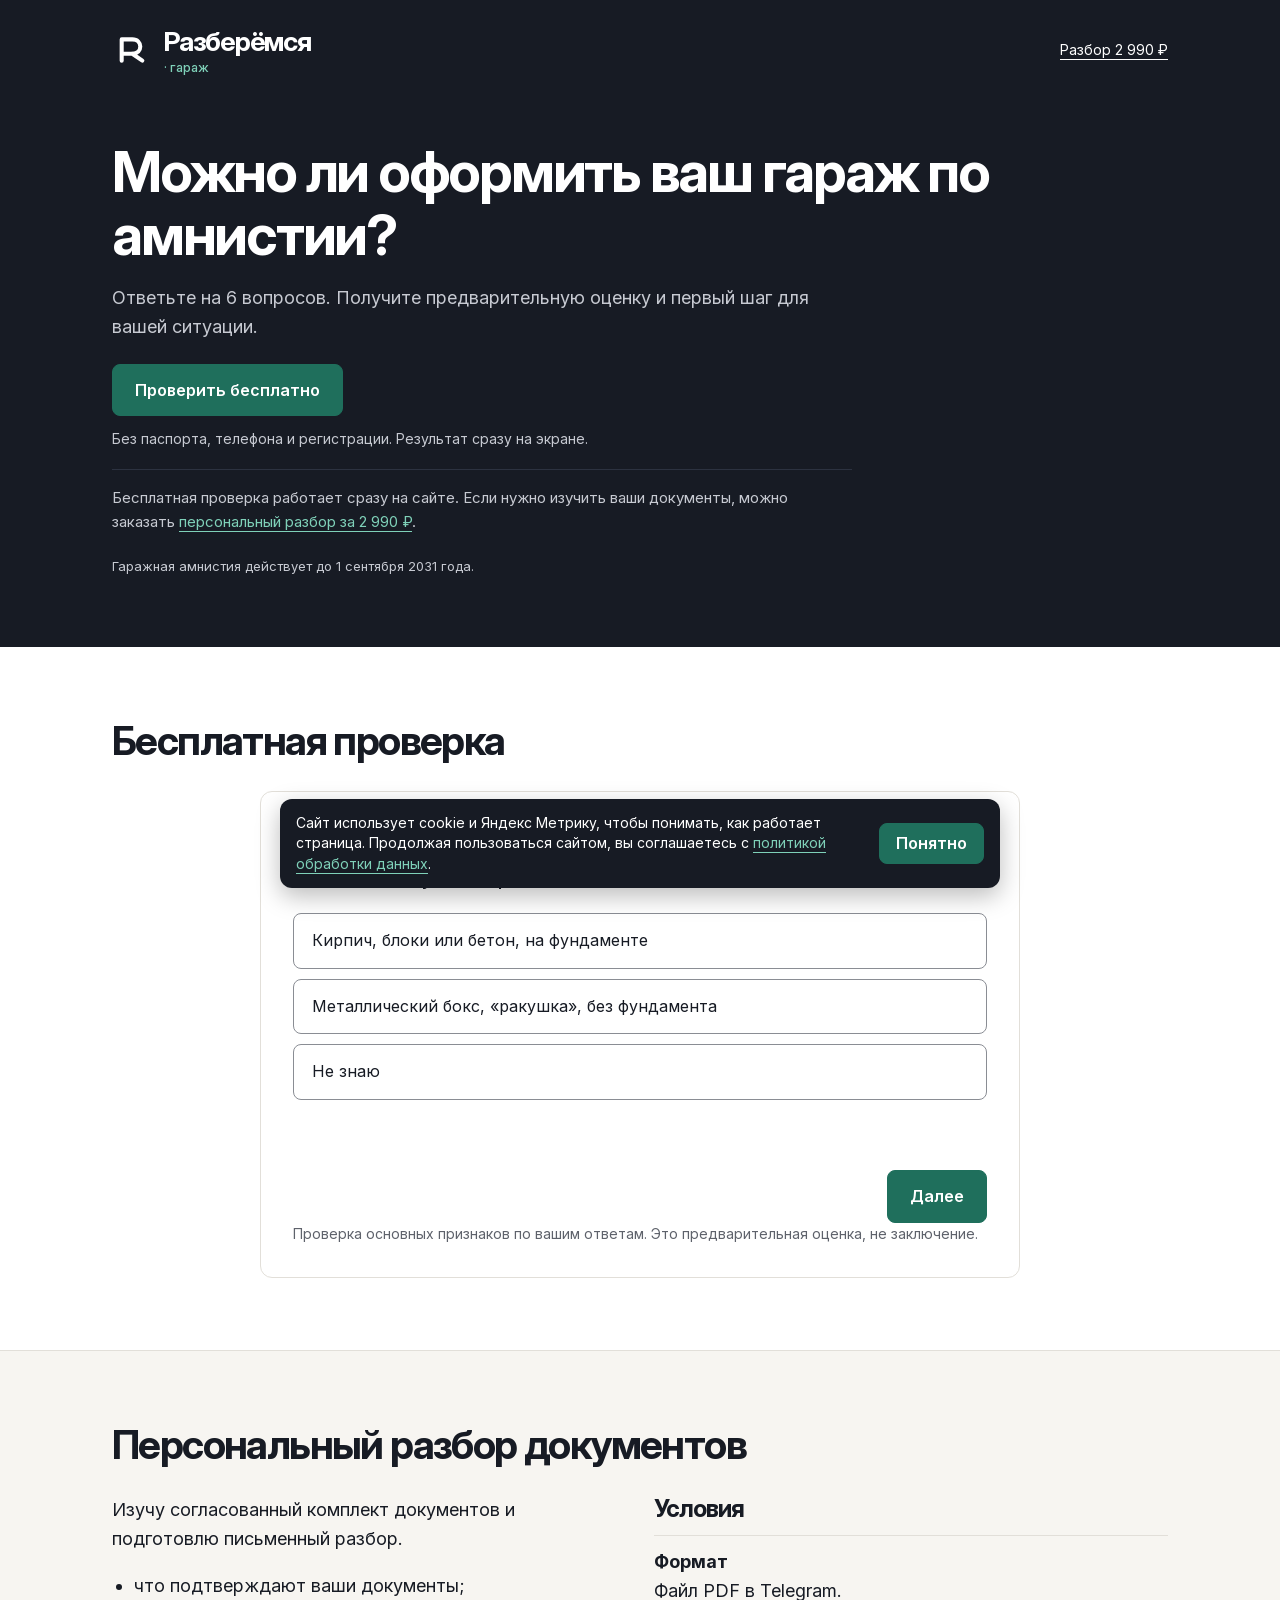
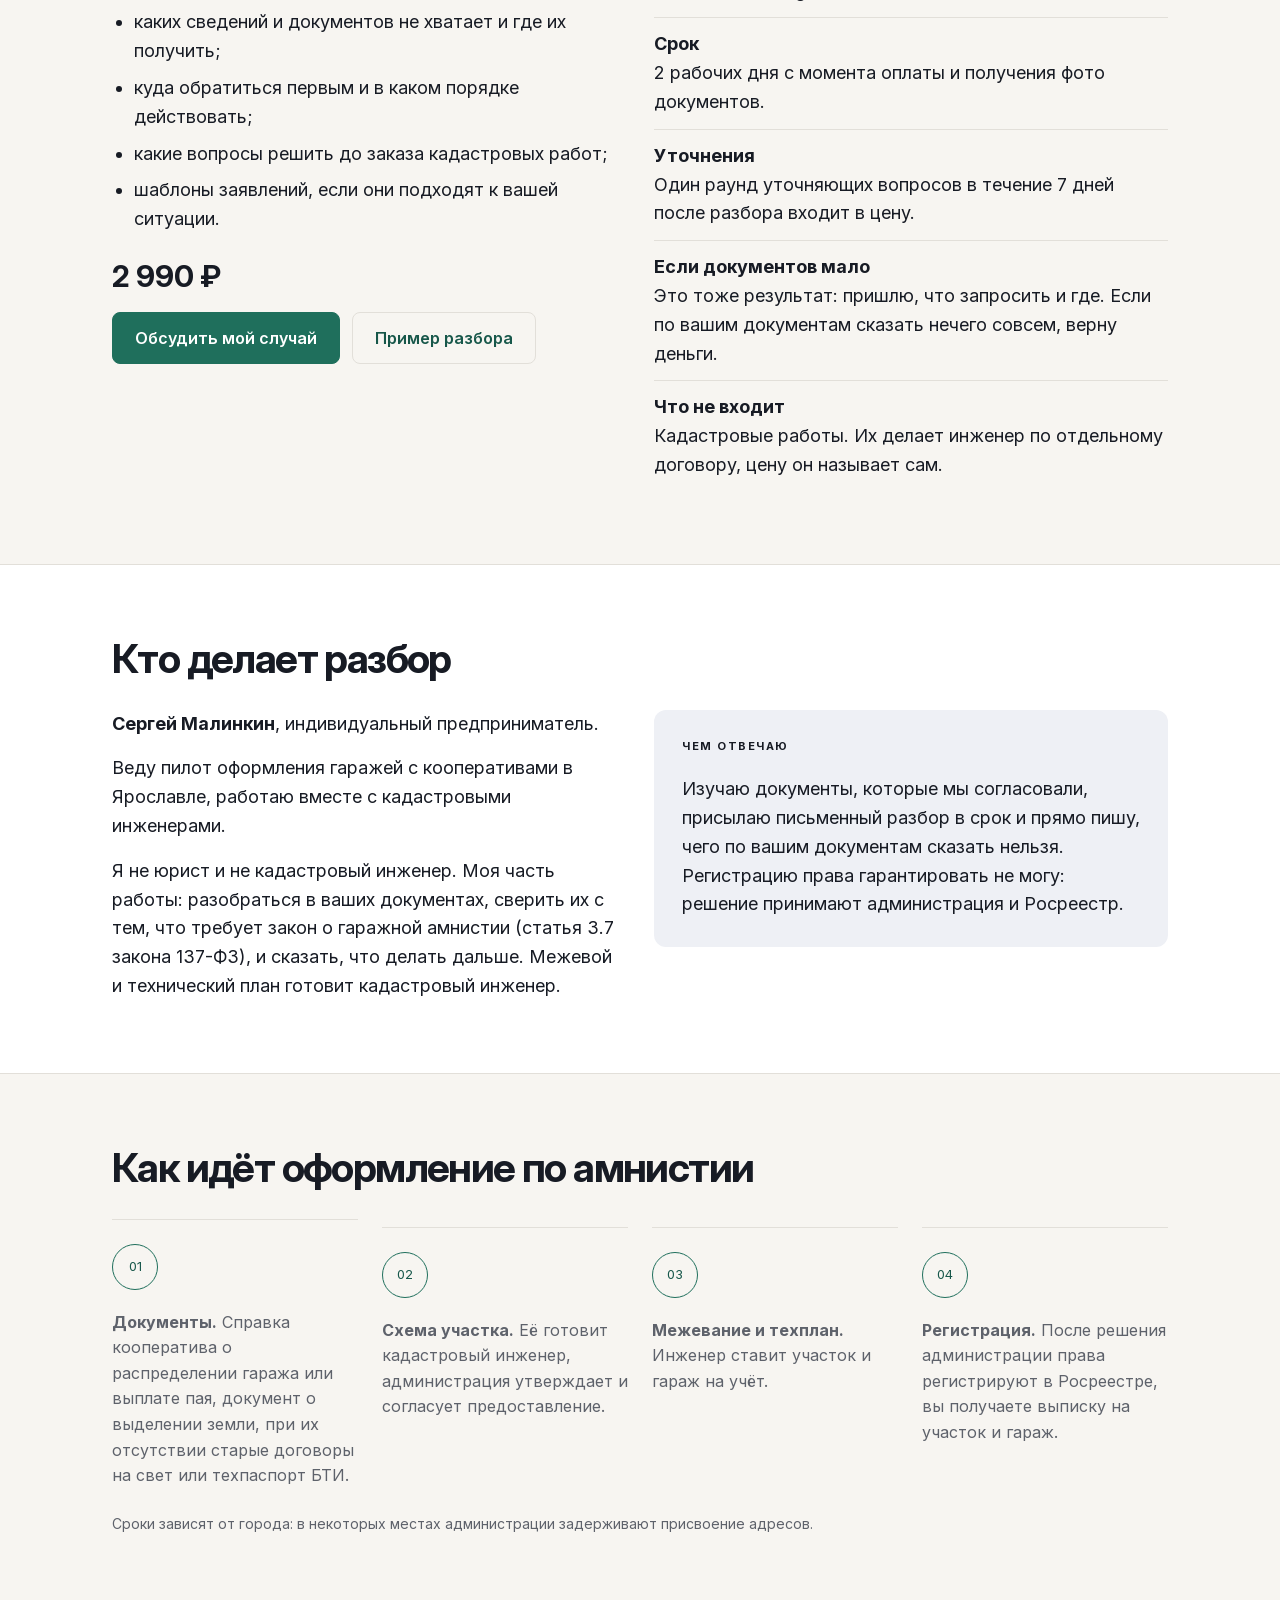
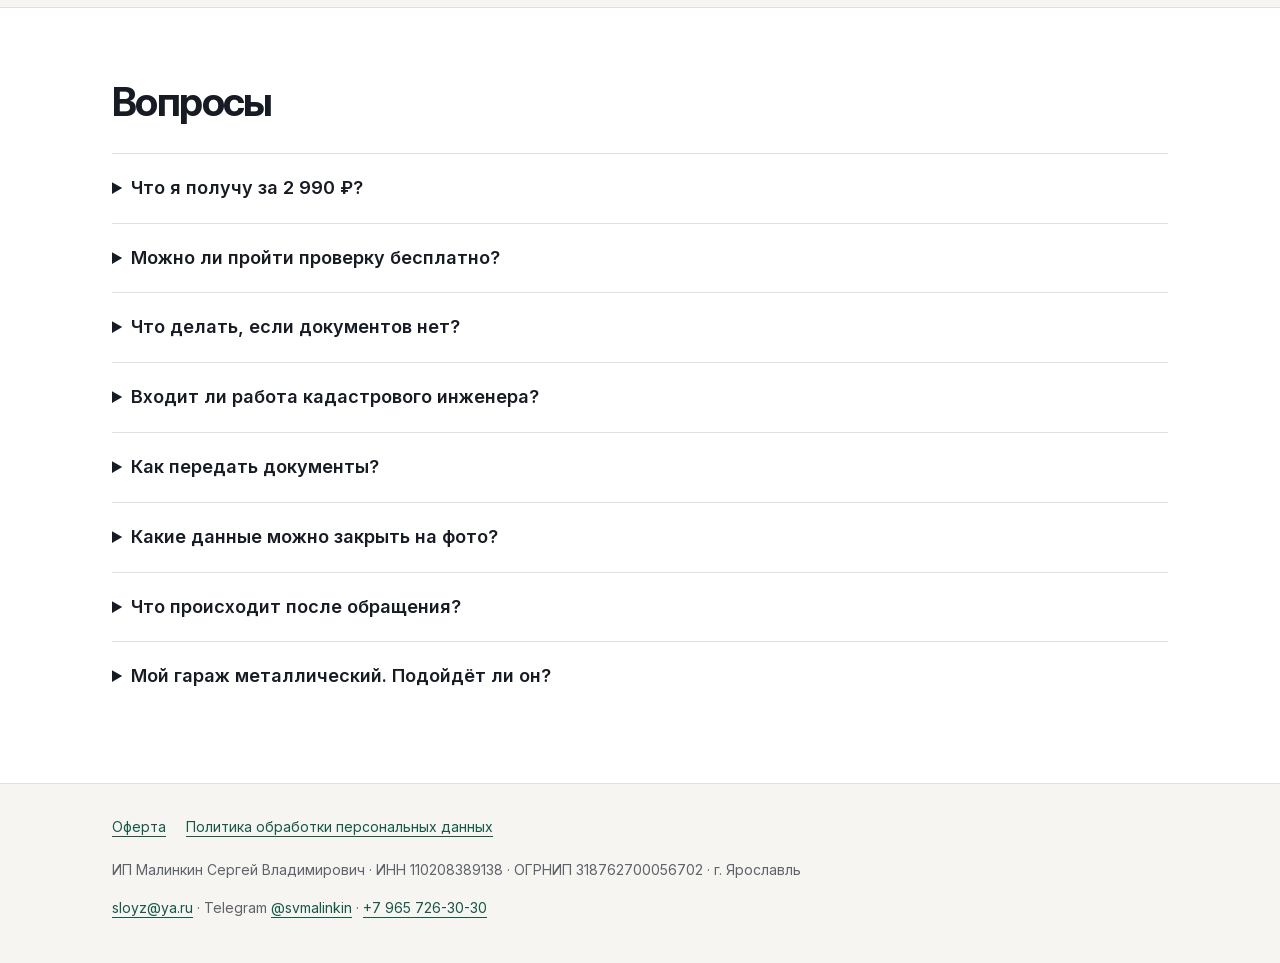
==== commit d5c3b862: "Гараж: реквизиты ИП, оферта, политика обработки данных, уведомление о cookie Co-Authored-By: Claude " ====
--- a/garazh/index.html
+++ b/garazh/index.html
@@ -35,6 +35,7 @@
 .terms{list-style:none;padding:0;margin:0}
 .terms li{border-top:1px solid var(--border);padding:12px 0;margin:0}
 .terms li strong{display:block}
+.cookie{position:fixed;left:12px;right:12px;bottom:12px;z-index:20;max-width:720px;margin:auto;background:var(--graphite);color:#fff;border-radius:12px;padding:14px 16px;display:flex;gap:14px;align-items:center;font-size:14px;line-height:1.45;box-shadow:0 8px 24px #0004}.cookie a{color:var(--accent-on-dark)}.cookie .button{min-height:40px;padding:8px 16px;flex:none;width:auto}
 @media(max-width:760px){.who{grid-template-columns:1fr}.hero{padding:28px 0 36px}}
 </style>
 </head>
@@ -175,10 +176,12 @@
 
 <footer class="footer">
   <div class="wrap">
-    <p>ИП Малинкин Сергей, ИНН 110208389138 · Telegram <a href="https://t.me/svmalinkin">@svmalinkin</a> · <a href="tel:+79657263030">+7 965 726-30-30</a></p>
-    <p>На этой странице мы не собираем личные данные. То, что вы пришлёте в Telegram, используется только для разбора вашего вопроса.</p>
+    <nav aria-label="Документы"><a href="oferta.html">Оферта</a><a href="policy.html">Политика обработки персональных данных</a></nav>
+    <p>ИП Малинкин Сергей Владимирович · ИНН 110208389138 · ОГРНИП 318762700056702 · г. Ярославль</p>
+    <p><a href="mailto:sloyz@ya.ru">sloyz@ya.ru</a> · Telegram <a href="https://t.me/svmalinkin">@svmalinkin</a> · <a href="tel:+79657263030">+7 965 726-30-30</a></p>
   </div>
 </footer>
+<div id="cookie" class="cookie" hidden><p>Сайт использует cookie и Яндекс Метрику, чтобы понимать, как работает страница. Продолжая пользоваться сайтом, вы соглашаетесь с <a href="policy.html">политикой обработки данных</a>.</p><button type="button" class="button" id="cookie-ok">Понятно</button></div>
 
 <script>
 (function(){
@@ -359,6 +362,8 @@
   $('cta2').href = 'https://t.me/'+TG+'?text='+encodeURIComponent(HELLO);
   Array.prototype.forEach.call(document.querySelectorAll('a[href^="https://t.me/"]'), function(a){ a.addEventListener('click', function(){ goal('cta_telegram'); }); });
   Array.prototype.forEach.call(document.querySelectorAll('a[href^="tel:"]'), function(a){ a.addEventListener('click', function(){ goal('cta_phone'); }); });
+  try{ if(!localStorage.getItem('cookie_ok')) $('cookie').hidden=false; }catch(e){ $('cookie').hidden=false; }
+  $('cookie-ok').onclick=function(){ $('cookie').hidden=true; try{ localStorage.setItem('cookie_ok','1'); }catch(e){} };
   render();
 
   if(METRIKA_ID){
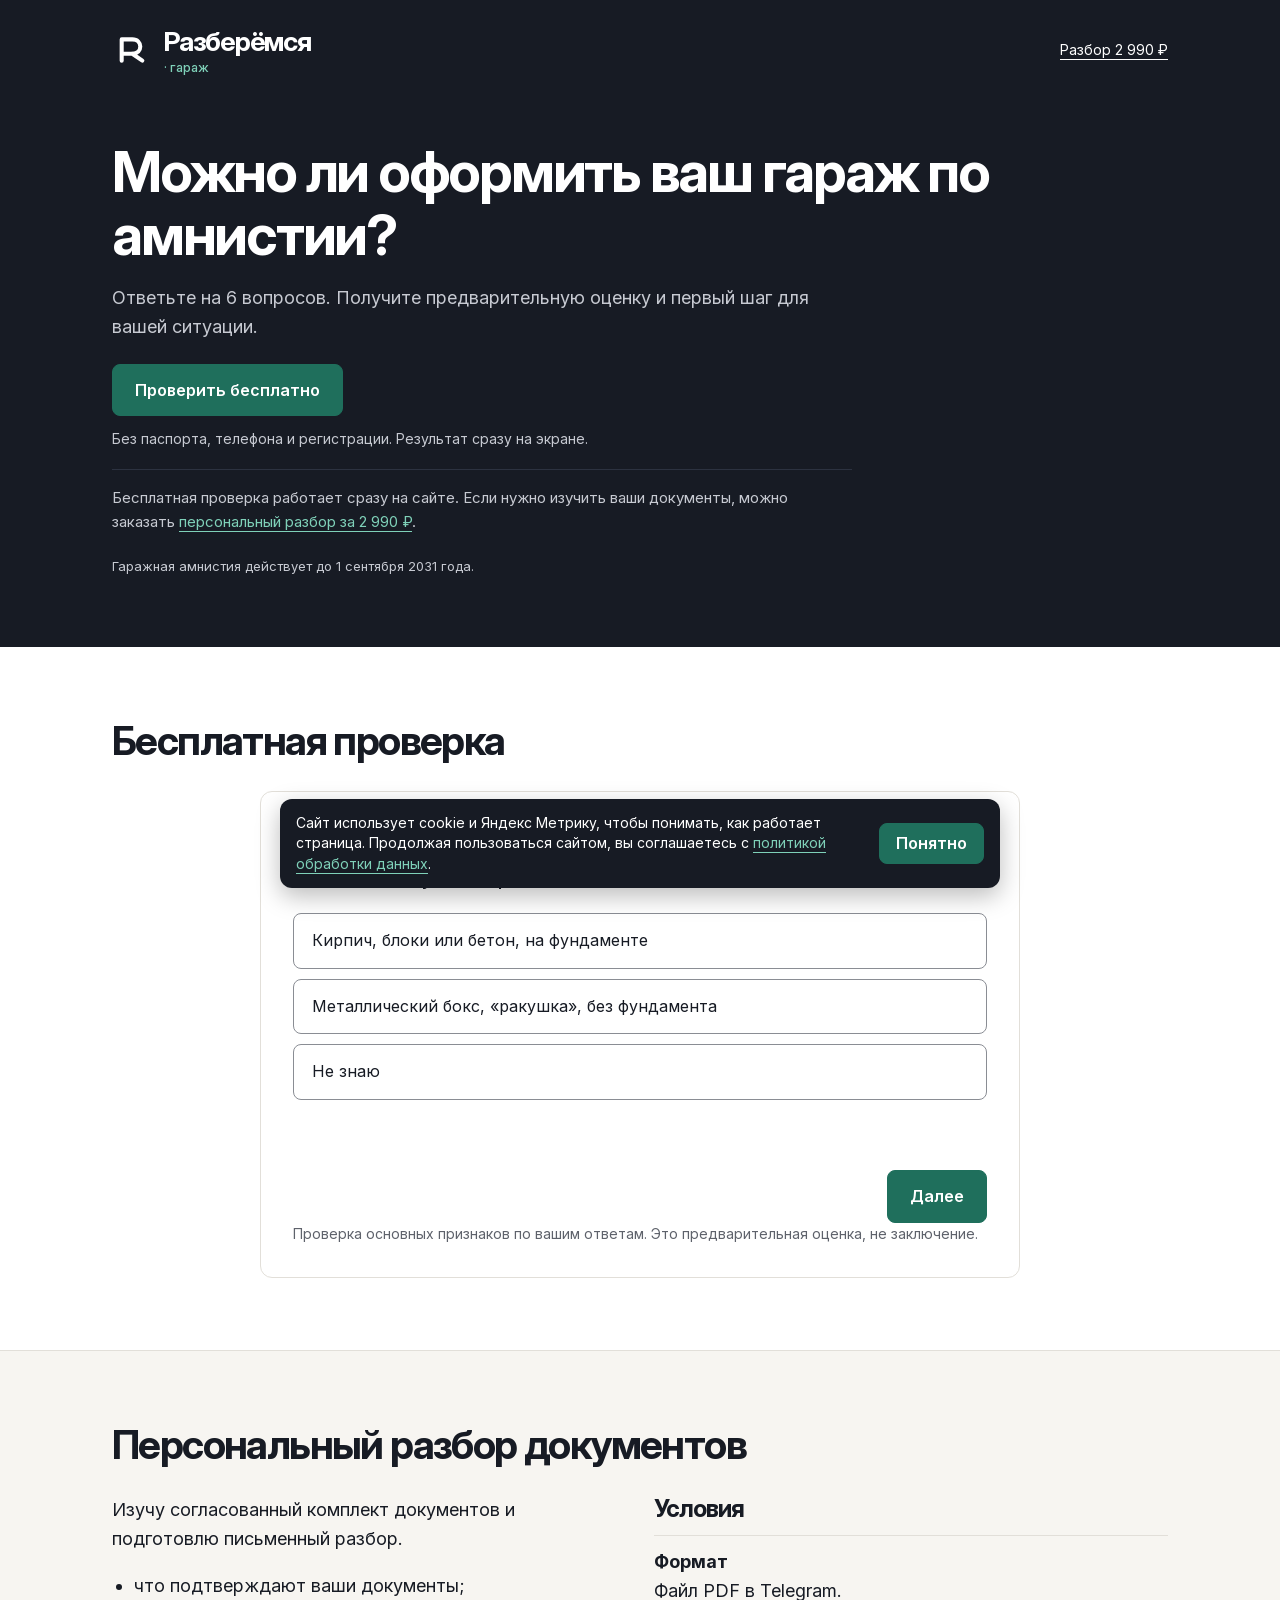
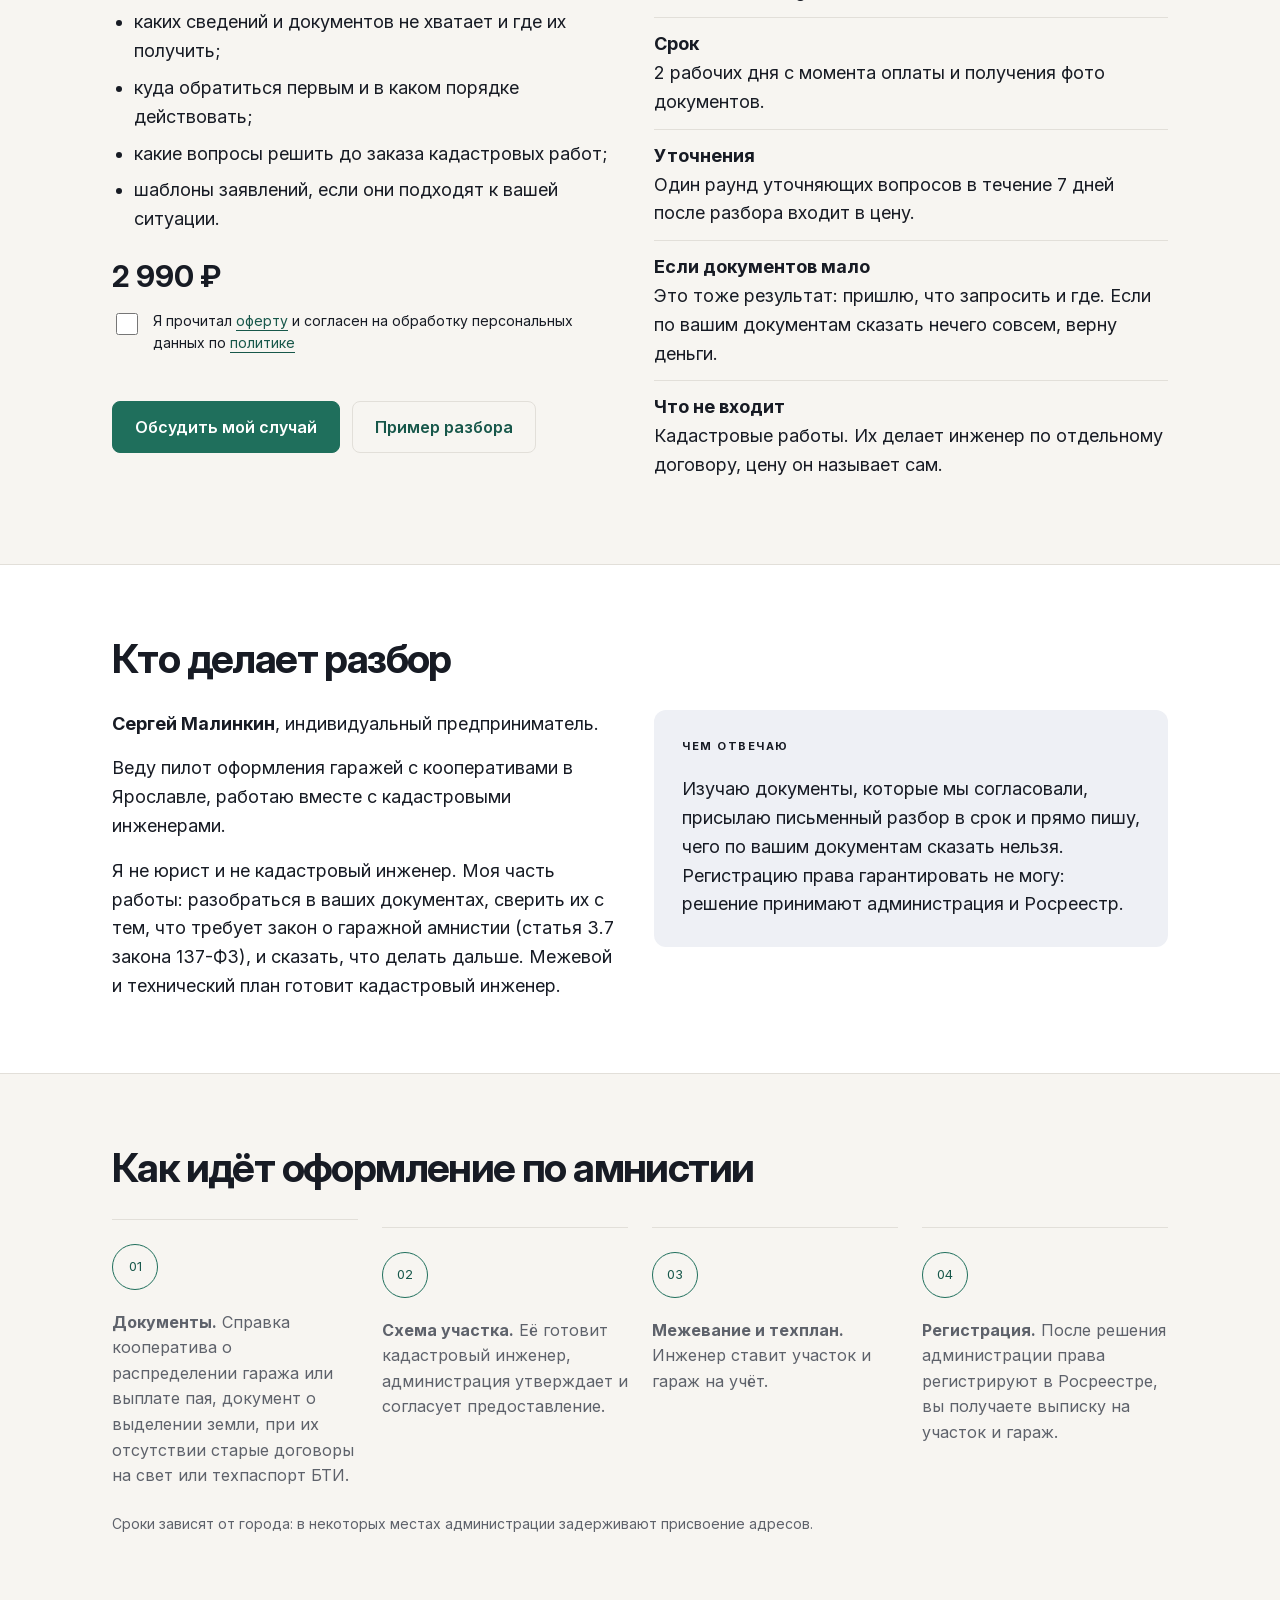
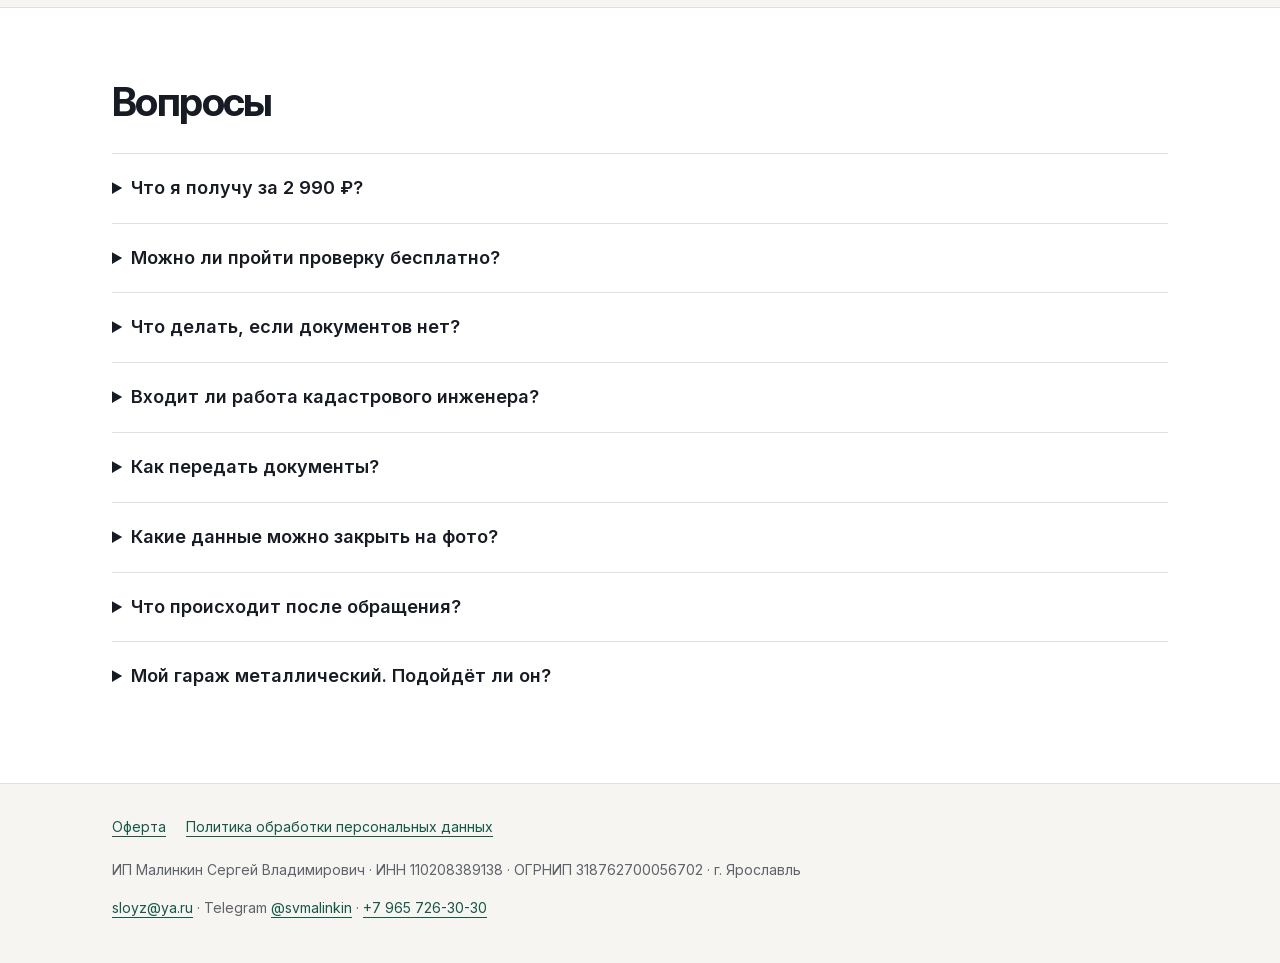
==== commit 1c39304d: "Гараж: галочка согласия перед переходом в Telegram Co-Authored-By: Claude Opus 5.5 (1M context) <nor" ====
--- a/garazh/index.html
+++ b/garazh/index.html
@@ -88,6 +88,7 @@
         <h3>Разберу ваши документы и составлю порядок действий</h3>
         <p>Пришлите фото того, что у вас есть. Вы получите письменный разбор: что подтверждают документы, чего не хватает, куда идти первым и что уточнить до заказа кадастровых работ.</p>
         <p class="amount">2 990 ₽</p>
+        <label class="consent"><input type="checkbox" class="agree" id="agree1"><span>Я прочитал <a href="oferta.html" target="_blank">оферту</a> и согласен на обработку персональных данных по <a href="policy.html" target="_blank">политике</a></span></label><p class="quizerror" id="agreeerr1" aria-live="polite"></p>
         <div class="contacts"><a class="button" id="cta" href="https://t.me/svmalinkin" target="_blank" rel="noopener">Обсудить мой случай в Telegram</a><a class="button secondary" href="primer.html">Посмотреть пример разбора</a></div>
         <div class="copybox">Если Telegram не подставил текст, скопируйте его:
           <textarea id="msg" readonly aria-label="Текст сообщения с результатом проверки"></textarea>
@@ -113,6 +114,7 @@
           <li>шаблоны заявлений, если они подходят к вашей ситуации.</li>
         </ul>
         <p class="amount" style="font-family:var(--font-display);font-size:30px;font-weight:700;margin-top:16px">2 990 ₽</p>
+        <label class="consent"><input type="checkbox" class="agree" id="agree2"><span>Я прочитал <a href="oferta.html" target="_blank">оферту</a> и согласен на обработку персональных данных по <a href="policy.html" target="_blank">политике</a></span></label><p class="quizerror" id="agreeerr2" aria-live="polite"></p>
         <div class="contacts" style="margin-top:12px"><a class="button" id="cta2" href="https://t.me/svmalinkin" target="_blank" rel="noopener">Обсудить мой случай</a><a class="button secondary" href="primer.html">Пример разбора</a></div>
       </div>
       <div>
@@ -188,6 +190,8 @@
   var TG = 'svmalinkin';
   var METRIKA_ID = 113599025;
   var HELLO = 'Здравствуйте! Хочу разбор по гаражу. ';
+  var AGREED = '';
+  var LAST = null;
 
   var Q = [
     {id:'material', t:'Какой у вас гараж?', o:[
@@ -330,7 +334,7 @@
   function summary(r){
     var parts = [label(Q[0],A.material), label(Q[1],A.year), label(Q[2],A.place), label(Q[3],A.owner)];
     var docs = A.docs.map(function(d){ return label(Q[4],d); }).join(', ');
-    return HELLO + 'Проверка: «' + r.title + '». Гараж: ' + parts.join('; ') + '. Документы: ' + docs + '. Город: ' + (A.region||'не указан') + '.';
+    return HELLO + AGREED + 'Проверка: «' + r.title + '». Гараж: ' + parts.join('; ') + '. Документы: ' + docs + '. Город: ' + (A.region||'не указан') + '.';
   }
 
   function showResult(){
@@ -342,6 +346,7 @@
     fill('rwhy', r.why); fill('runk', r.unk);
     $('runk-wrap').hidden = !r.unk.length;
     $('rfirst').textContent = r.first;
+    LAST = r;
     var msg = summary(r);
     $('msg').value = msg;
     $('cta').href = 'https://t.me/'+TG+'?text='+encodeURIComponent(msg);
@@ -359,7 +364,22 @@
     if(navigator.clipboard) navigator.clipboard.writeText(t.value).then(done, function(){ document.execCommand('copy'); done(); });
     else { document.execCommand('copy'); done(); }
   };
-  $('cta2').href = 'https://t.me/'+TG+'?text='+encodeURIComponent(HELLO);
+  function links(){
+    $('cta2').href = 'https://t.me/'+TG+'?text='+encodeURIComponent(HELLO + AGREED);
+    if(LAST){ var m = summary(LAST); $('msg').value = m; $('cta').href = 'https://t.me/'+TG+'?text='+encodeURIComponent(m); }
+  }
+  function setAgree(on){
+    var d = new Date(), p = function(n){ return (n<10?'0':'')+n; };
+    AGREED = on ? 'С офертой ознакомлен(а), согласен(на) на обработку персональных данных по политике сайта (отметка на сайте ' + p(d.getDate())+'.'+p(d.getMonth()+1)+'.'+d.getFullYear()+' '+p(d.getHours())+':'+p(d.getMinutes()) + '). ' : '';
+    Array.prototype.forEach.call(document.querySelectorAll('.agree'), function(c){ c.checked = on; });
+    $('agreeerr1').textContent = ''; $('agreeerr2').textContent = '';
+    links();
+  }
+  Array.prototype.forEach.call(document.querySelectorAll('.agree'), function(c){ c.addEventListener('change', function(){ setAgree(c.checked); if(c.checked) goal('consent'); }); });
+  [['cta','agreeerr1'],['cta2','agreeerr2']].forEach(function(x){
+    $(x[0]).addEventListener('click', function(ev){ if(!AGREED){ ev.preventDefault(); ev.stopImmediatePropagation(); $(x[1]).textContent = 'Отметьте согласие, чтобы перейти в Telegram'; } }, true);
+  });
+  links();
   Array.prototype.forEach.call(document.querySelectorAll('a[href^="https://t.me/"]'), function(a){ a.addEventListener('click', function(){ goal('cta_telegram'); }); });
   Array.prototype.forEach.call(document.querySelectorAll('a[href^="tel:"]'), function(a){ a.addEventListener('click', function(){ goal('cta_phone'); }); });
   try{ if(!localStorage.getItem('cookie_ok')) $('cookie').hidden=false; }catch(e){ $('cookie').hidden=false; }
